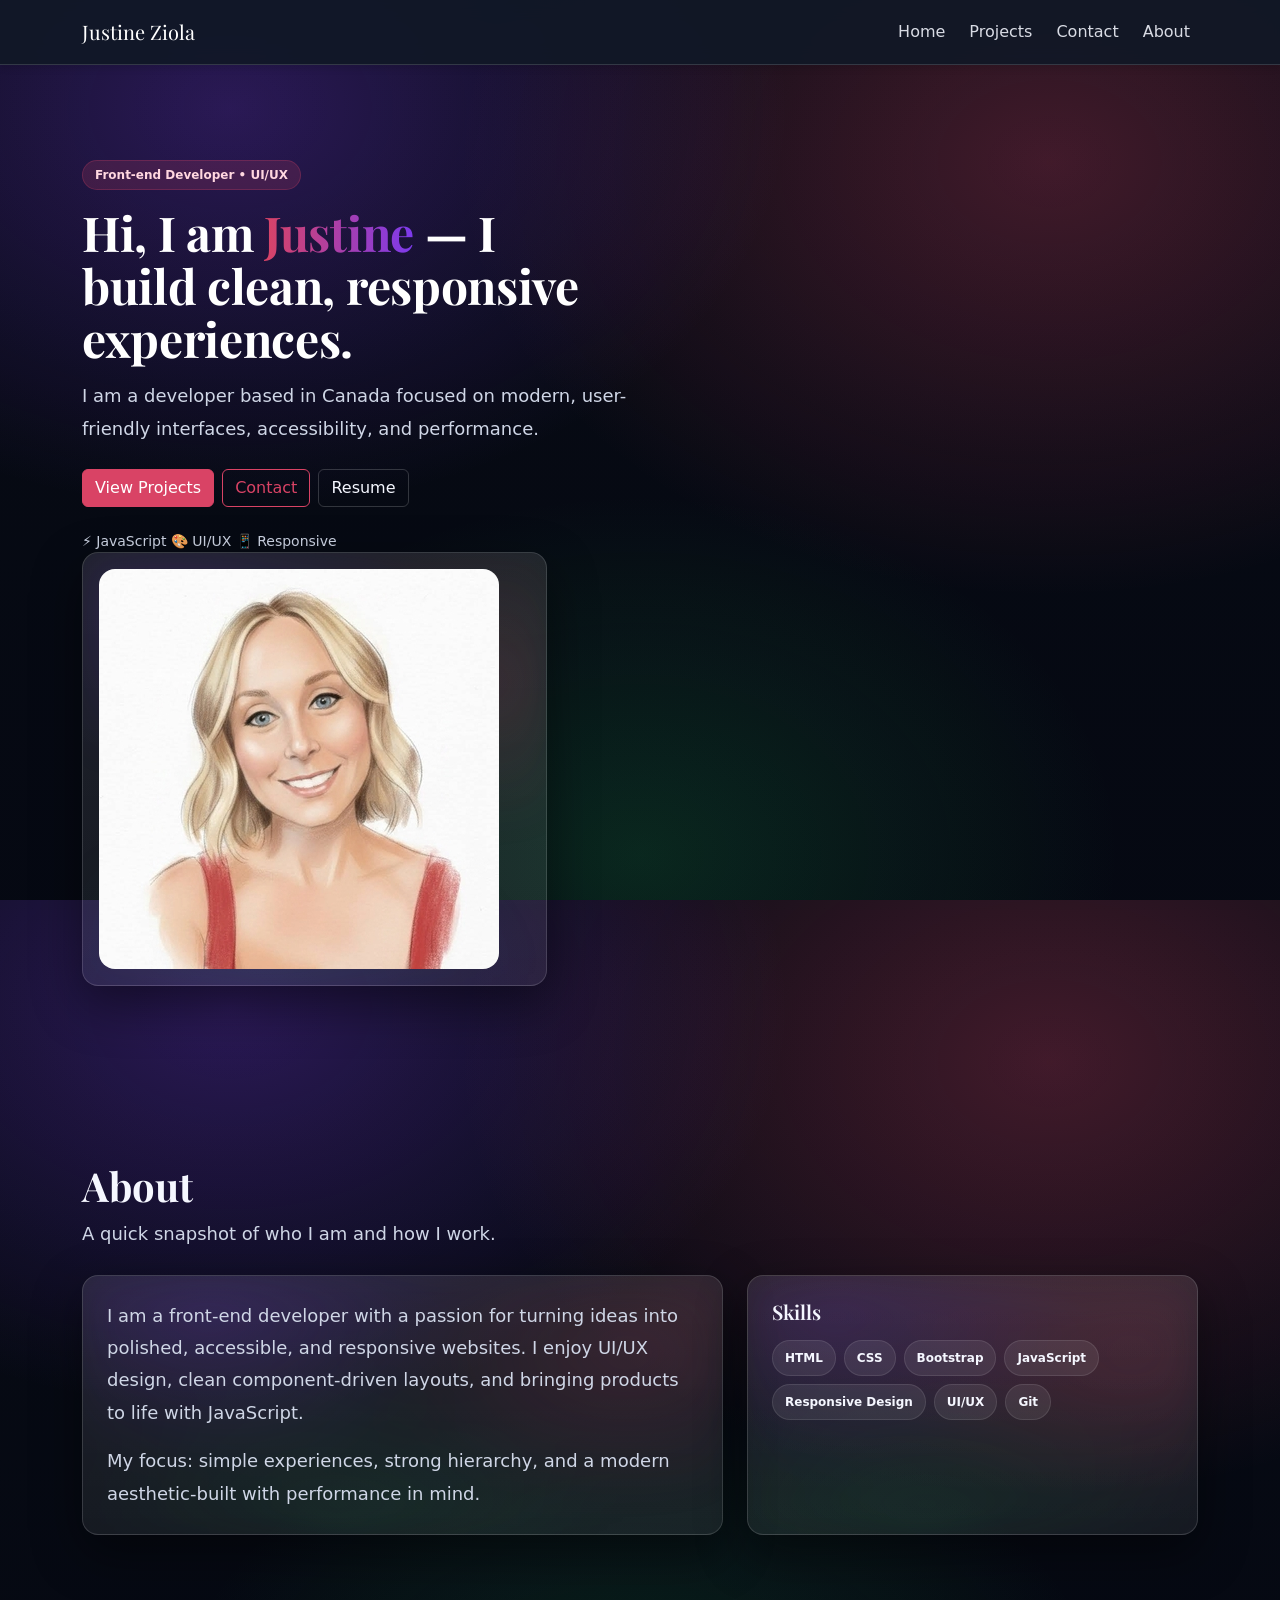
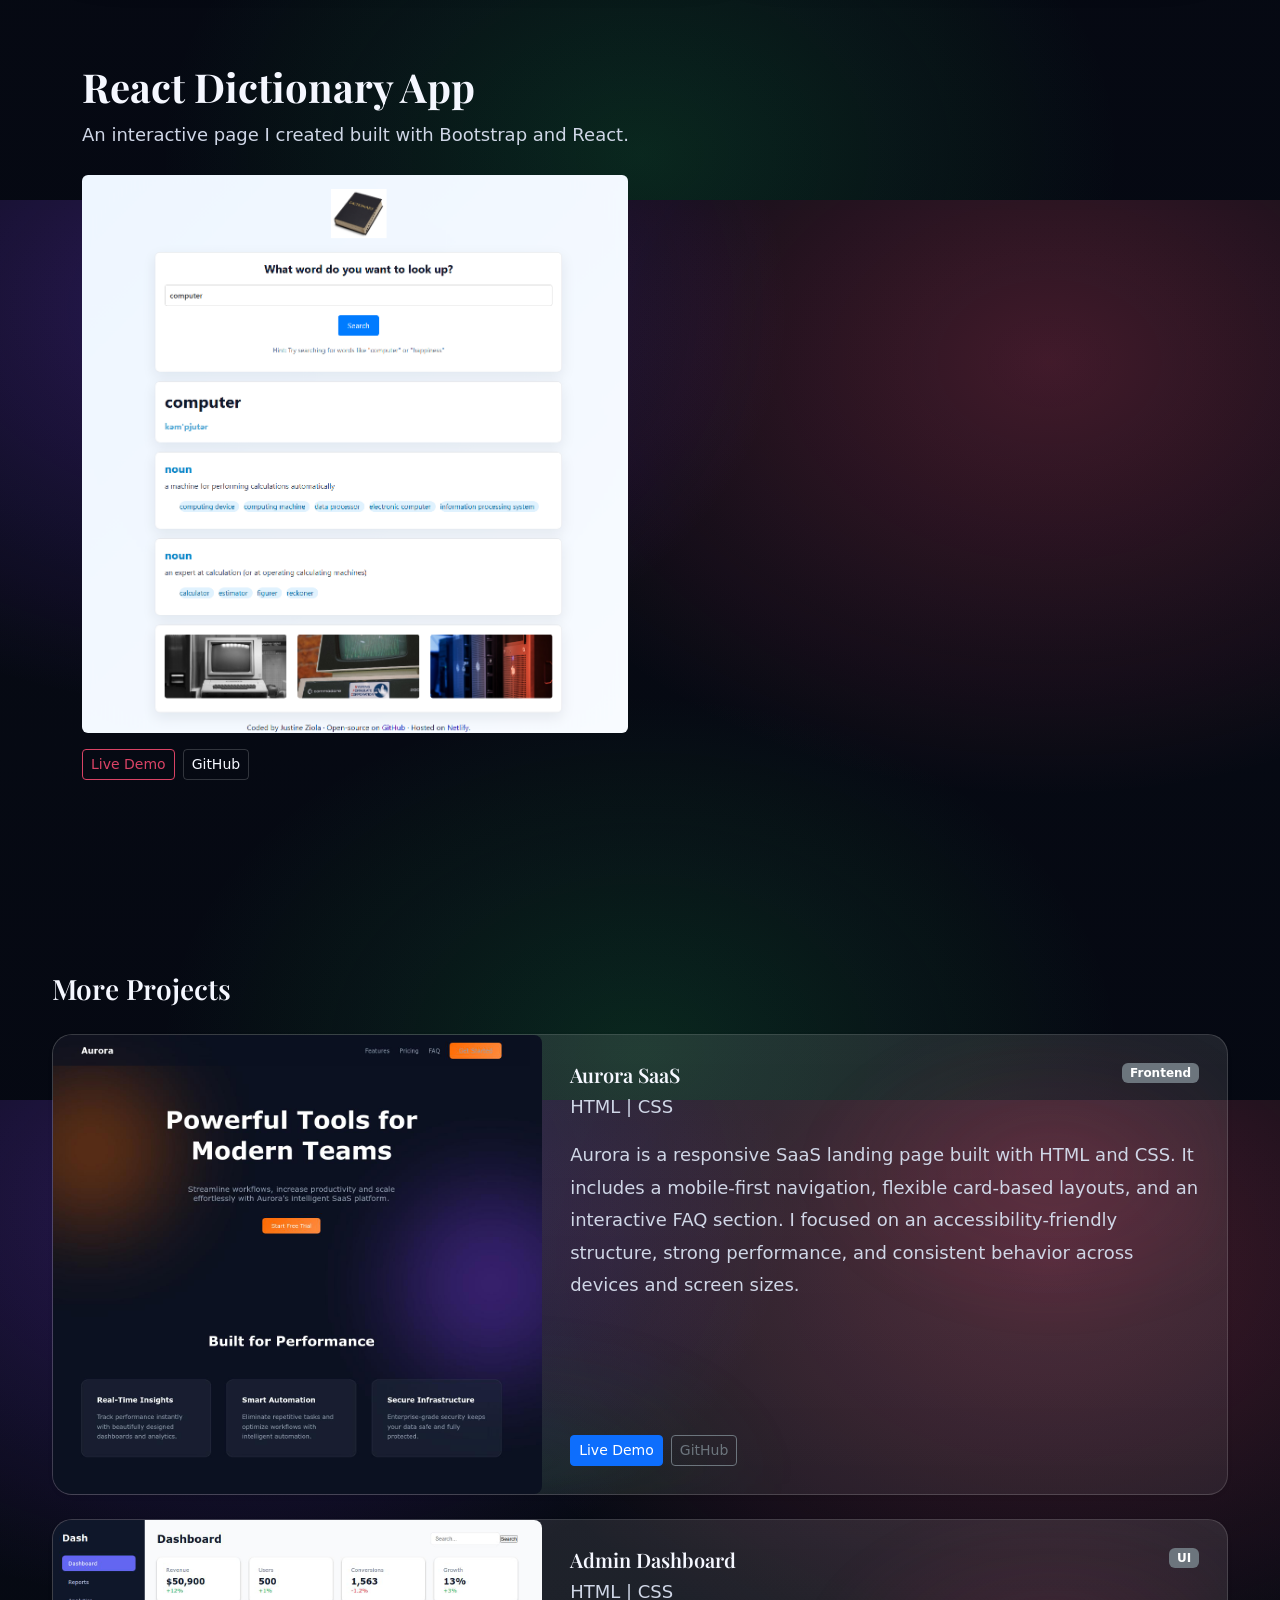
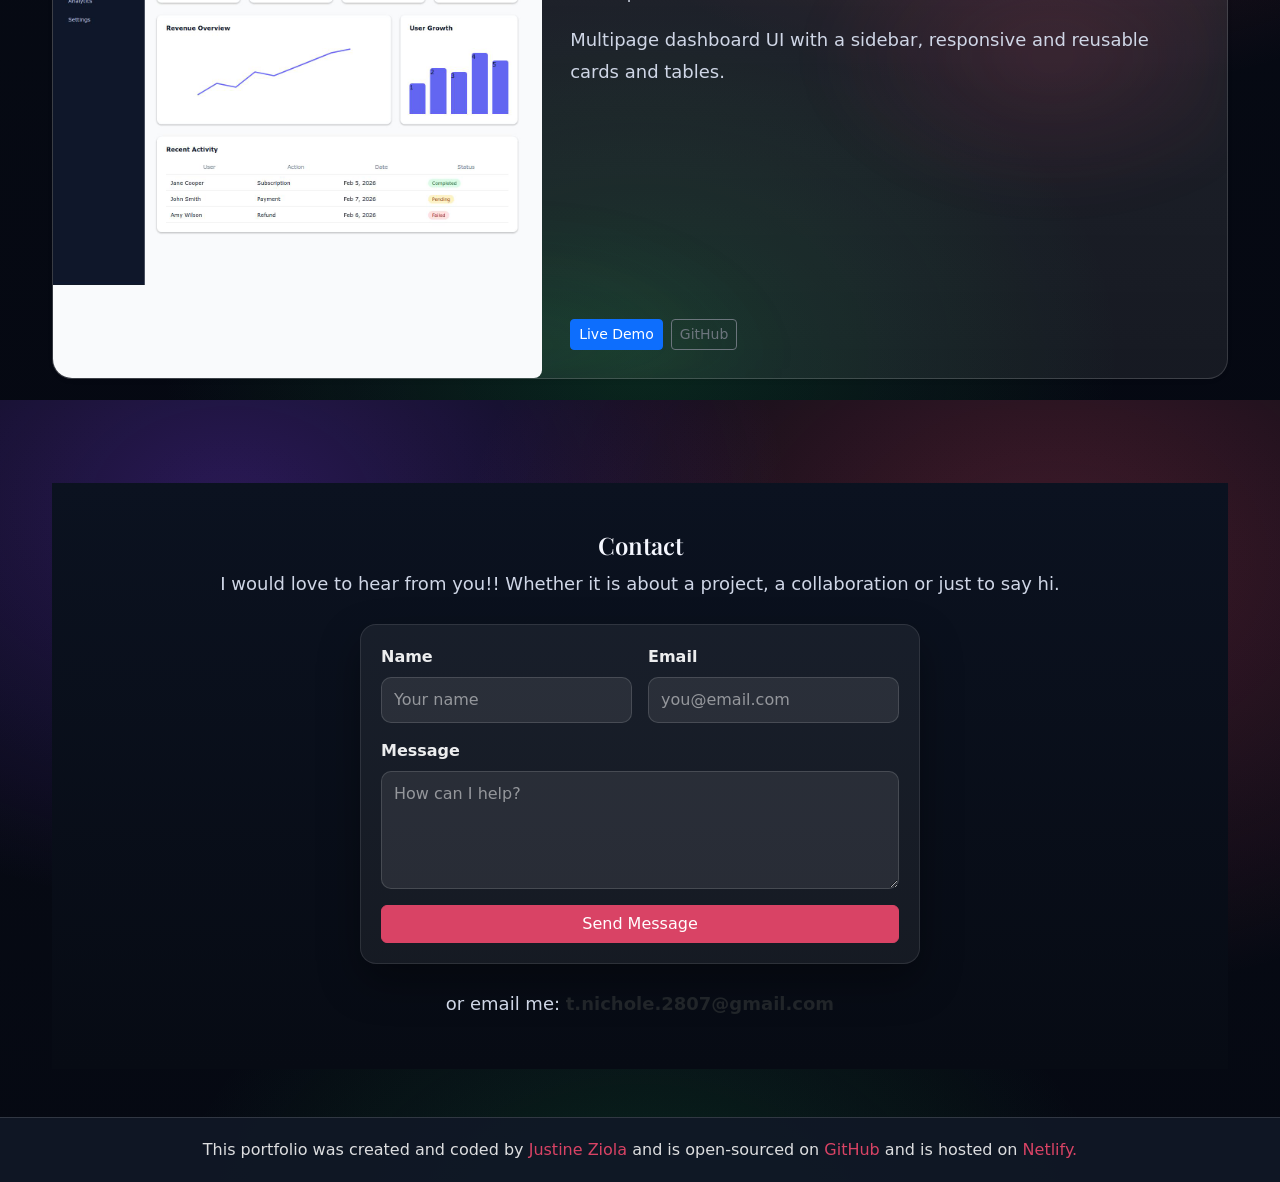
==== index.html @ 99d5abaf "more styling" ====
<!DOCTYPE html>
<html lang="en">
  <head>
    <meta charset="UTF-8" />
    <meta name="description" content="Justine Ziola is a front-end developer in Canada, specializing in responsive web design, JavaScript, 
    and UX/UI. Explore my portfolio and projects!" />
    <meta name="viewport" content="width=device-width, initial-scale=1.0" />
    <title>Justine Ziola | Web Developer & UI/UX Enthusiast in Canada</title>
  
    <link href="https://cdn.jsdelivr.net/npm/bootstrap@5.3.0-alpha1/dist/css/bootstrap.min.css" rel="stylesheet" />
    <link href="https://fonts.googleapis.com/css2?family=Playfair+Display:wght@400;700&display=swap" rel="stylesheet" />
    <link rel="stylesheet" href="css/style.css" />
  </head>
<body id="top">
<!------------- Navbar Placeholder ----------------------->
<nav class="navbar navbar-expand-lg navbar-dark navbar-glass fixed-top">
    <div class="container">
      <a class="navbar-brand" href="#top">Justine Ziola</a>
      <button
        class="navbar-toggler"
        type="button"
        data-bs-toggle="collapse"
        data-bs-target="#navbarNav"
      >
        <span class="navbar-toggler-icon"></span>
      </button>

      <div class="collapse navbar-collapse" id="navbarNav">
        <ul class="navbar-nav ms-auto align items-lg-center gap-lg-2">
          <li class="nav-item">
            <a class="nav-link" href="#top">Home</a>
          </li>
          <li class="nav-item">
            <a class="nav-link" href="#projects">Projects</a>
          </li>
          <li class="nav-item">
            <a class="nav-link" href="#contact">Contact</a>
          </li>
          <li class="nav-item">
            <a class="nav-link" href="#about">About</a>
          </li>
        </ul>
      </div>
    </div>
  </nav>
  

<!-------------------Hero ----------------------->
    <header class="hero">
        <div class="container">
            <div class= "row align-items-center g-4">
                <div class="col-lg-7">
                    <span class="badge badge-soft mb-3">Front-end Developer • UI/UX</span>

                    <h1 class="display-5 fw-bold">
                        Hi, I am <span class="text-gradient">Justine</span> — I build clean, responsive experiences. 
                  
                      </h1>
                      <p class="lead text-muted mt-3">
                        I am a developer based in Canada focused on modern, user-friendly interfaces, accessibility,
                        and performance.
                      </p>

                      <div class="d-flex flex-wrap gap-2 mt-4">
                        <a class="btn btn-accent" href="#projects">View Projects</a>
                        <a class="btn btn-outline-accent" href="#contact">Contact</a>
                        <a
                            class="btn btn-ghost"
                            href="resume/Justine Ziola Resume-Feb 24.pdf"
                            target="_blank"
                            rel="noopener"
                            rel="noreferrer"
                            >
                                Resume
                            </a>
                        </div>
                    </div>  

                    <div class="mt-4 small text-muted">
                        <span>⚡ JavaScript</span>
                        <span>🎨 UI/UX</span>
                        <span>📱 Responsive</span>
                    </div>
                </div>

                <div class="col-lg-5">
                    <div class="hero-card">
                        <img src="images/1000005832.jpg" alt="Justine Ziola fun emoji portrait"
                        class="img-fluid rounded-4"
                        />
                    </div>
                </div>
            </div>
        </div>
    </header>
    
<!------------------------Main/About/------------>    
    <main>
        <section id="about" class="section">
            <div class="container">
                <div class="section-head">
                    <h2 class="h1 fw-bold">About</h2>
                    <p class="text-muted mb-0">
                        A quick snapshot of who I am and how I work.
                    </p>
                </div>

                <div class="row g-4">
                    <div class="col-lg-7">
                        <div class="card-glass p-4 h-100">
                            <p class="text-muted mb-3">
                                I am a front-end developer with a passion for turning ideas into polished, accessible, and responsive websites. I enjoy UI/UX design, clean component-driven layouts, and bringing products to life with JavaScript.
                            </p>

                            <p class="text-muted mb-0">
                                My focus: simple experiences, strong hierarchy, and a modern aesthetic-built with performance in mind.
                            </p>
                        </div>
                    </div>

                    <div class="col-lg-5">
                        <div class="card-glass p-4 h-100">
                          <h3 class="h5 fw-semibold mb-3">Skills</h3>
                          <div class="d-flex flex-wrap gap-2">
                            <span class="chip">HTML</span>
                            <span class="chip">CSS</span>
                            <span class="chip">Bootstrap</span>
                            <span class="chip">JavaScript</span>
                            <span class="chip">Responsive Design</span>
                            <span class="chip">UI/UX</span>
                            <span class="chip">Git</span>
                          </div>
                        </div>
                      </div>
                    </div>
                  </div>
                </section>

<!-------------------Project ------------------>                
            <section id="protect"  class="section py-5">
                <div class="container">
                    <div class="d-flex justify-content-between gap-3 flex-wrap mb-4"
                    >
                    <div>
                        <h2 class="h1 fw-bold">React Dictionary App</h2>
                        <p class="text-muted mb-0">
                            An interactive page I created built with Bootstrap and React. 
                    </div>    
                </div>
                <div class="row align-items-center mb-5">
                    <div class="col-md-6 text-center">
                        <img src="images/reactappdictionary.netlify.app_.png" alt="The Calorie Code" class="img-fluid rounded">
                    </div>
                    <div class="mt-3 d-flex gap-2 flex-wrap">
                        <a
                          class="btn btn-outline-accent btn-sm"
                          href="https://reactappdictionary.netlify.app/"
                          target="_blank"
                          rel="noopener"
                        >
                          Live Demo
                        </a>
                        <a
                          class="btn btn-ghost btn-sm"
                          href="https://github.com/SnoopyJacks/react-dictionary"
                          target="_blank"
                          rel="noopener"
                        >
                          GitHub
                        </a>
                      </div>
                </div>
            </div>
          <div>  
        </section>

      
      
      <!-------------------Project -------------------->
    
      <section id="projects" class="section py-5">
        <div class="container">
          <div class="pt-5 row align-items-end justify-content-between gap-3 flex-wrap mb-4">
            <div>
              <h2 class="h3 fw-semibold mb-1">More Projects</h2>
            </div>
          </div>
      
          <div class="d-flex flex-column gap-4">
            <!-- Project 1: photo left, description right -->
            <article class="card shadow-sm project-card">
              <div class="row g-0">
                <div class="col-md-5">
                  <img
                    src="images/SaaS.jpg"
                    alt="Aurora SaaS Landing Page"
                    class="img-fluid w-100 project-img project-img--cover"
                  />
                </div>
      
                <div class="col-md-7">
                  <div class="card-body d-flex flex-column h-100">
                    <div class="d-flex align-items-start justify-content-between gap-3">
                      <div>
                        <h3 class="h5 fw-semibold mb-1">Aurora SaaS</h3>
                        <p class="text-muted mb-0">HTML | CSS</p>
                      </div>
                      <span class="badge text-bg-secondary">Frontend</span>
                    </div>
      
                    <p class="mt-3 text-muted">
                      Aurora is a responsive SaaS landing page built with HTML and CSS. It includes a mobile-first navigation,
                      flexible card-based layouts, and an interactive FAQ section. I focused on an accessibility-friendly
                      structure, strong performance, and consistent behavior across devices and screen sizes.
                    </p>
      
                    <div class="mt-auto d-flex gap-2 flex-wrap">
                      <a
                        class="btn btn-primary btn-sm"
                        href="https://saas-aurora.netlify.app/"
                        target="_blank"
                        rel="noopener"
                      >
                        Live Demo
                      </a>
                      <a
                        class="btn btn-outline-secondary btn-sm"
                        href="https://github.com/SnoopyJacks/SaaS"
                        target="_blank"
                        rel="noopener"
                      >
                        GitHub
                      </a>
                    </div>
                  </div>
                </div>
              </div>
            </article>
      
            <!-- Project 2: underneath, writing under the left photo -->
            <!-- Project 2: match Project 1 layout (photo left, description right) -->
<article class="card shadow-sm project-card">
  <div class="row g-0">
    <div class="col-md-5">
      <img
        src="images/Dashboard.jpg"
        alt="Admin Dashboard"
        class="img-fluid w-100 project-img project-img--cover"
      />
    </div>

    <div class="col-md-7">
      <div class="card-body d-flex flex-column h-100">
        <div class="d-flex align-items-start justify-content-between gap-3">
          <div>
            <h3 class="h5 fw-semibold mb-1">Admin Dashboard</h3>
            <p class="text-muted mb-0">HTML | CSS</p>
          </div>
          <span class="badge text-bg-secondary">UI</span>
        </div>

        <p class="mt-3 text-muted">
          Multipage dashboard UI with a sidebar, responsive and reusable cards and tables.
        </p>

        <div class="mt-auto d-flex gap-2 flex-wrap">
          <a
            class="btn btn-primary btn-sm"
            href="https://dashboard-ui-jz.netlify.app/"
            target="_blank"
            rel="noopener"
          >
            Live Demo
          </a>
          <a
            class="btn btn-outline-secondary btn-sm"
            href="https://github.com/SnoopyJacks/dashboard"
            target="_blank"
            rel="noopener"
          >
            GitHub
          </a>
        </div>
      </div>
    </div>
  </div>
</article>
    

<!-------------Contact Section----------------->       
<section id="contact" class="contact-section py-5" >
    <div class="container contact-container">
      <div class="text-center mb-4">
        <h2 class="h4 fw-semibold mb-2">Contact</h2>
      <p class="text-center mb-0 text-muted">
        I would love to hear from you!! Whether it is about a project, a collaboration or just to say hi.
      </p>
      </div>
      
      <form
      name="contact"
      method="post"
      netlify-honeypot="bot-field"
      action="/thank-you.html"
      class="contact-form mx-auto"
      >

      <input type="hidden" name="form-name" value="contact" />
      
      <p class="d-none">
        <label>
          Do not fill this out if you are human:
          <input name="bot-field" />
        </label>
      </p>

      <div class="row g-3">
        <div class="col-md-6">
          <label for="name" class="form-label">Name</label>
          <input 
          type="text"
          id="name"
          name="name"
          class="form-control"
          placeholder="Your name"
          required
          />
        </div>

        <div class="col-md-6">
          <label for="email" class="form-label">Email</label>
          <input 
          type="email"
          id="email"
          name="email"
          class="form-control"
          placeholder="you@email.com"
          required
          />
        </div>

        <div class="col-12">
          <label for="message" class="form-label">Message</label>
          <textarea 
          id="message"
          name="email"
          class="form-control"
          rows="4"
          placeholder="How can I help?"
          required
          ></textarea>
        </div>

        <div class="col-12 d-grid">
          <button type="submit" class="btn btn-accent">
            Send Message
          </button>
        </div>
      </div>
      </form>    

      <p class="text-center mt-4 text-muted mb-0">
        or email me:
        <strong class="text-dark">
          t.nichole.2807@gmail.com
        </strong>
      </p>
    </div>  
  </section>

</main>
  <footer>
    This portfolio was created and coded by <a href="https://github.com/SnoopyJacks" target="_blank" rel="noopener">Justine Ziola</a>
    and is open-sourced on <a href="https://github.com/SnoopyJacks/Justine-s-Portfolio" target="_blank" rel="noopener">GitHub</a>
    and is hosted on <a href="https://justineziolaportfolio.netlify.app" target="_blank" rel="noopener">Netlify.</a>
  </footer>
  <script
  src="https://cdn.jsdelivr.net/npm/bootstrap@5.3.0-alpha1/dist/js/bootstrap.bundle.min.js"
></script>
</body>
</html>
---- css/style.css ----
:root {
  --accent: #d94365;
  --accent-dark: #b63251;

  --bg: #070b14;
  --nav-bg: rgba(17, 24, 39, 0.92);

  --text: #f5f7ff;
  --muted: #cfd6e6;

  --surface: rgba(255, 255, 255, 0.07);
  --surface-2: rgba(255, 255, 255, 0.1);
  --border: rgba(255, 255, 255, 0.14);
}

:root {
  --bs-body-bg: #070b14;
  --bs-body-color: #f5f7ff;

  --bs-secondary-color: #cfd6e6;
  --bs-secondary-color-rgb: 207, 214, 230;

  --bs-body-color-rgb: 245, 247, 255;
}

html,
body {
  height: 100%;
}

body {
  margin: 0px;
  padding: 0px;
  font-family: Inter, system-ui, sans-serif;
  background: var(--bs-body-bg);
  color: var(--bs-body-color);
  display: flex;
  flex-direction: column;
  padding-top: 88px;
}

main {
  flex: 1;
}

p {
  margin: 0px 0px 16px 0px;
  font-size: 18px;
  line-height: 1.8;
  color: var(--muted);
}

a {
  color: var(--accent);
  text-decoration: none;
}

a:hover {
  color: var(--accent-dark);
  text-decoration: underline;
}

img {
  max-width: 100%;
  height: auto;
  border-radius: 8px;
}

/* Make Bootstrap utilities readable on dark */
.text-muted,
.lead,
.small {
  color: var(--muted);
  opacity: 1;
}

/* Headings*/
h1,
h2,
h3,
h4,
h5,
h6,
.navbar-brand {
  font-family: "Playfair Display", serif;
  color: #ffffff;
  text-transform: none;
  letter-spacing: 0px;
}

.text-gradient {
  background: linear-gradient(90deg, var(--accent), #7c3aed);
  -webkit-background-clip: text;
  background-clip: text;
  color: transparent !important;
}

/* =========================
   Sections
   ========================= */
.section {
  padding-top: 80px;
  padding-bottom: 80px;
}

.section-head {
  margin-bottom: 24px;
}

/* =========================
   Hero
   ========================= */

.hero {
  padding-top: 72px;
  padding-bottom: 96px;
}

.hero .display-5 {
  max-width: 520px;
  line-height: 1.1;
  letter-spacing: -0.32px;
}

.hero .lead {
  max-width: 580px;
  font-size: 18px;
}

.hero-card {
  padding: 20px;
  border-radius: 24px;
}

.hero-meta {
  display: flex;
  flex-wrap: wrap;
  gap: 10px;
  margin-top: 24px;
}
/* =========================
   Navbar + Footer (match)
   ========================= */
.navbar {
  box-shadow: 0px 4px 6px rgba(0, 0, 0, 0.1);
  padding-top: 12px;
  padding-bottom: 12px;
}

.navbar-glass {
  background: var(--nav-bg);
  backdrop-filter: blur(10px);
  -webkit-backdrop-filter: blur(10px);
  border-bottom: 1px solid var(--border);
}

.navbar-dark .navbar-nav .nav-link {
  color: rgba(245, 247, 255, 0.88);
}

.navbar-dark .navbar-nav .nav-link:hover,
.navbar-dark .navbar-nav .nav-link.active {
  color: #ffffff;
}

footer {
  background: var(--nav-bg);
  color: rgba(255, 255, 255, 0.86);
  padding-top: 20px;
  padding-bottom: 20px;
  text-align: center;
  width: 100%;
  font-size: 16px;
  border-top: 1px solid var(--border);
}

footer a {
  color: var(--accent);
}

footer a:hover {
  color: var(--accent-dark);
}

/* =========================
   Buttons
   ========================= */
.btn-accent {
  background: var(--accent);
  color: #ffffff;
  border: 1px solid var(--accent);
}

.btn-accent:hover {
  background: var(--accent-dark);
  border-color: var(--accent-dark);
  color: #ffffff;
}

.btn-outline-accent {
  background: transparent;
  color: var(--accent);
  border: 1px solid var(--accent);
}

.btn-outline-accent:hover {
  background: var(--accent);
  color: #ffffff;
}

.btn-ghost {
  background: transparent;
  color: var(--text);
  border: 1px solid rgba(255, 255, 255, 0.18);
}

.btn-ghost:hover {
  background: rgba(255, 255, 255, 0.06);
  color: var(--text);
}

/* =========================
   Badges / Chips
   ========================= */
.badge-soft {
  background: rgba(217, 67, 101, 0.18);
  color: #ffd7e0;
  border: 1px solid rgba(217, 67, 101, 0.25);
  padding: 8px 12px;
  border-radius: 999px;
  font-size: 12px;
  font-weight: 700;
}

.chip {
  display: inline-flex;
  align-items: center;
  padding: 8px 12px;
  border-radius: 999px;
  font-size: 12px;
  font-weight: 700;
  background: rgba(255, 255, 255, 0.08);
  color: var(--text);
  border: 1px solid rgba(255, 255, 255, 0.1);
}

/* =========================
   Premium cards (global)
   ========================= */
.card,
.card-glass,
.hero-card,
.project-card {
  background: linear-gradient(180deg, var(--surface-2), var(--surface));
  border: 1px solid var(--border);
  border-radius: 16px;
  box-shadow: 0px 18px 50px rgba(0, 0, 0, 0.45);
  position: relative;
  overflow: hidden;
}

.card-body,
.card {
  color: var(--text);
}

.card p,
.card .text-muted,
.card-glass p,
.project-card p {
  color: var(--muted);
}

.card-glass,
.hero-card {
  padding: 16px;
}

.project-card {
  padding: 0px;
  text-align: left;
  border-radius: 20px;
}

.project-card .card-body {
  padding: 28px;
}

.card:hover,
.card-glass:hover,
.hero-card:hover,
.project-card:hover {
  transform: translateY(-4px);
  transition:
    transform 200ms ease,
    box-shadow 200ms ease;
  box-shadow: 0px 22px 60px rgba(0, 0, 0, 0.55);
}

.card::before,
.card-glass::before,
.hero-card::before,
.project-card::before {
  content: "";
  position: absolute;
  inset: -2px;
  z-index: 0;
  border-radius: 18px;
  opacity: 0.55;
  background:
    radial-gradient(
      420px 260px at 20% 15%,
      rgba(124, 58, 237, 0.3),
      rgba(0, 0, 0, 0) 60%
    ),
    radial-gradient(
      420px 260px at 85% 30%,
      rgba(217, 67, 101, 0.26),
      rgba(0, 0, 0, 0) 60%
    ),
    radial-gradient(
      460px 260px at 40% 95%,
      rgba(34, 197, 94, 0.16),
      rgba(0, 0, 0, 0) 60%
    );
  filter: blur(18px);
  transform: translateZ(0);
}

.card > *,
.card-glass > *,
.hero-card > *,
.project-card > * {
  position: relative;
  z-index: 1;
}

/* Animated glow */
@keyframes glow-drift {
  0% {
    transform: translate3d(-6px, -4px, 0) scale(1);
  }
  50% {
    transform: translate3d(10px, 6px, 0) scale(1.03);
  }
  100% {
    transform: translate3d(-6px, -4px, 0) scale(1);
  }
}

@keyframes glow-hue {
  0% {
    filter: blur(18px) hue-rotate(0deg);
  }
  50% {
    filter: blur(18px) hue-rotate(18deg);
  }
  100% {
    filter: blur(18px) hue-rotate(0deg);
  }
}

.card::before,
.card-glass::before,
.hero-card::before,
.project-card::before {
  animation:
    glow-drift 10s ease-in-out infinite,
    glow-hue 14s ease-in-out infinite;
  will-change: transform, filter;
  transition:
    opacity 220ms ease,
    filter 220ms ease;
}

.card:hover::before,
.card-glass:hover::before,
.hero-card:hover::before,
.project-card:hover::before {
  opacity: 0.85;
  filter: blur(18px) saturate(1.25);
  animation-duration: 6s, 9s;
}

@media (prefers-reduced-motion: reduce) {
  .card::before,
  .card-glass::before,
  .hero-card::before,
  .project-card::before {
    animation: none;
  }
}

/* =========================
   Projects
   ========================= */
#projects {
  background: transparent;
}

#projects .container {
  max-width: 1200px;
}

#projects .card-img-top {
  height: 240px;
  object-fit: cover;
  border-top-left-radius: 6px;
  border-top-right-radius: 6px;
}

/* =========================
   About image
   ========================= */
#about img {
  width: 100%;
  max-width: 100%;
  aspect-ratio: 4/5;
  object-fit: cover;
  border-radius: 20px;
  box-shadow: 0px 18px 50px rgba(0, 0, 0, 0.35);
  transition:
    transform 300ms ease,
    box-shadow 300ms ease;
}

#about img:hover {
  transform: scale(1.05);
  box-shadow: 0px 8px 16px rgba(0, 0, 0, 0.2);
}

/* =========================
   Contact (dark + spacing)
   ========================= */
.contact-section {
  background: linear-gradient(180deg, #0b1220, #070b14);
  padding-top: 72px;
  padding-bottom: 72px;
  margin-top: 80px;
}

.contact-container {
  max-width: 720px;
}

.contact-form {
  max-width: 560px;
  background: rgba(255, 255, 255, 0.06);
  border: 1px solid rgba(255, 255, 255, 0.1);
  border-radius: 16px;
  padding: 20px;
  box-shadow: 0px 18px 40px rgba(0, 0, 0, 0.35);
}

.contact-section .form-label {
  color: rgba(255, 255, 255, 0.92);
  font-weight: 700;
}

.contact-section .form-control {
  background: rgba(255, 255, 255, 0.08);
  border: 1px solid rgba(255, 255, 255, 0.14);
  color: rgba(255, 255, 255, 0.96);
  border-radius: 10px;
  padding: 10px 12px;
}

.contact-section .form-control::placeholder {
  color: rgba(255, 255, 255, 0.5);
}

.contact-section .form-control:focus {
  border-color: rgba(217, 67, 101, 0.65);
  box-shadow: 0px 0px 0px 3px rgba(217, 67, 101, 0.22);
}

/* =========================
   Background gradient + noise
   ========================= */
body {
  background:
    radial-gradient(
      900px 650px at 18% 12%,
      rgba(124, 58, 237, 0.3),
      rgba(7, 11, 20, 0) 62%
    ),
    radial-gradient(
      950px 700px at 82% 18%,
      rgba(217, 67, 101, 0.28),
      rgba(7, 11, 20, 0) 62%
    ),
    radial-gradient(
      800px 600px at 50% 95%,
      rgba(34, 197, 94, 0.16),
      rgba(7, 11, 20, 0) 60%
    ),
    linear-gradient(180deg, #070b14 0px, #050812 1100px) !important;
}

body::before {
  content: "";
  position: fixed;
  inset: 0px;
  pointer-events: none;
  z-index: 0;
  opacity: 0.1;
  background-image: repeating-linear-gradient(
    0deg,
    rgba(255, 255, 255, 0.04),
    rgba(255, 255, 255, 0.04) 1px,
    rgba(0, 0, 0, 0) 1px,
    rgba(0, 0, 0, 0) 3px
  );
}

body > * {
  position: relative;
  z-index: 1;
}

/* =========================
   Responsive
   ========================= */
@media (max-width: 768px) {
  p {
    font-size: 16px;
  }
  #about img {
    max-width: 100%;
  }
  #projects .card-img-top {
    height: 200px;
  }
}
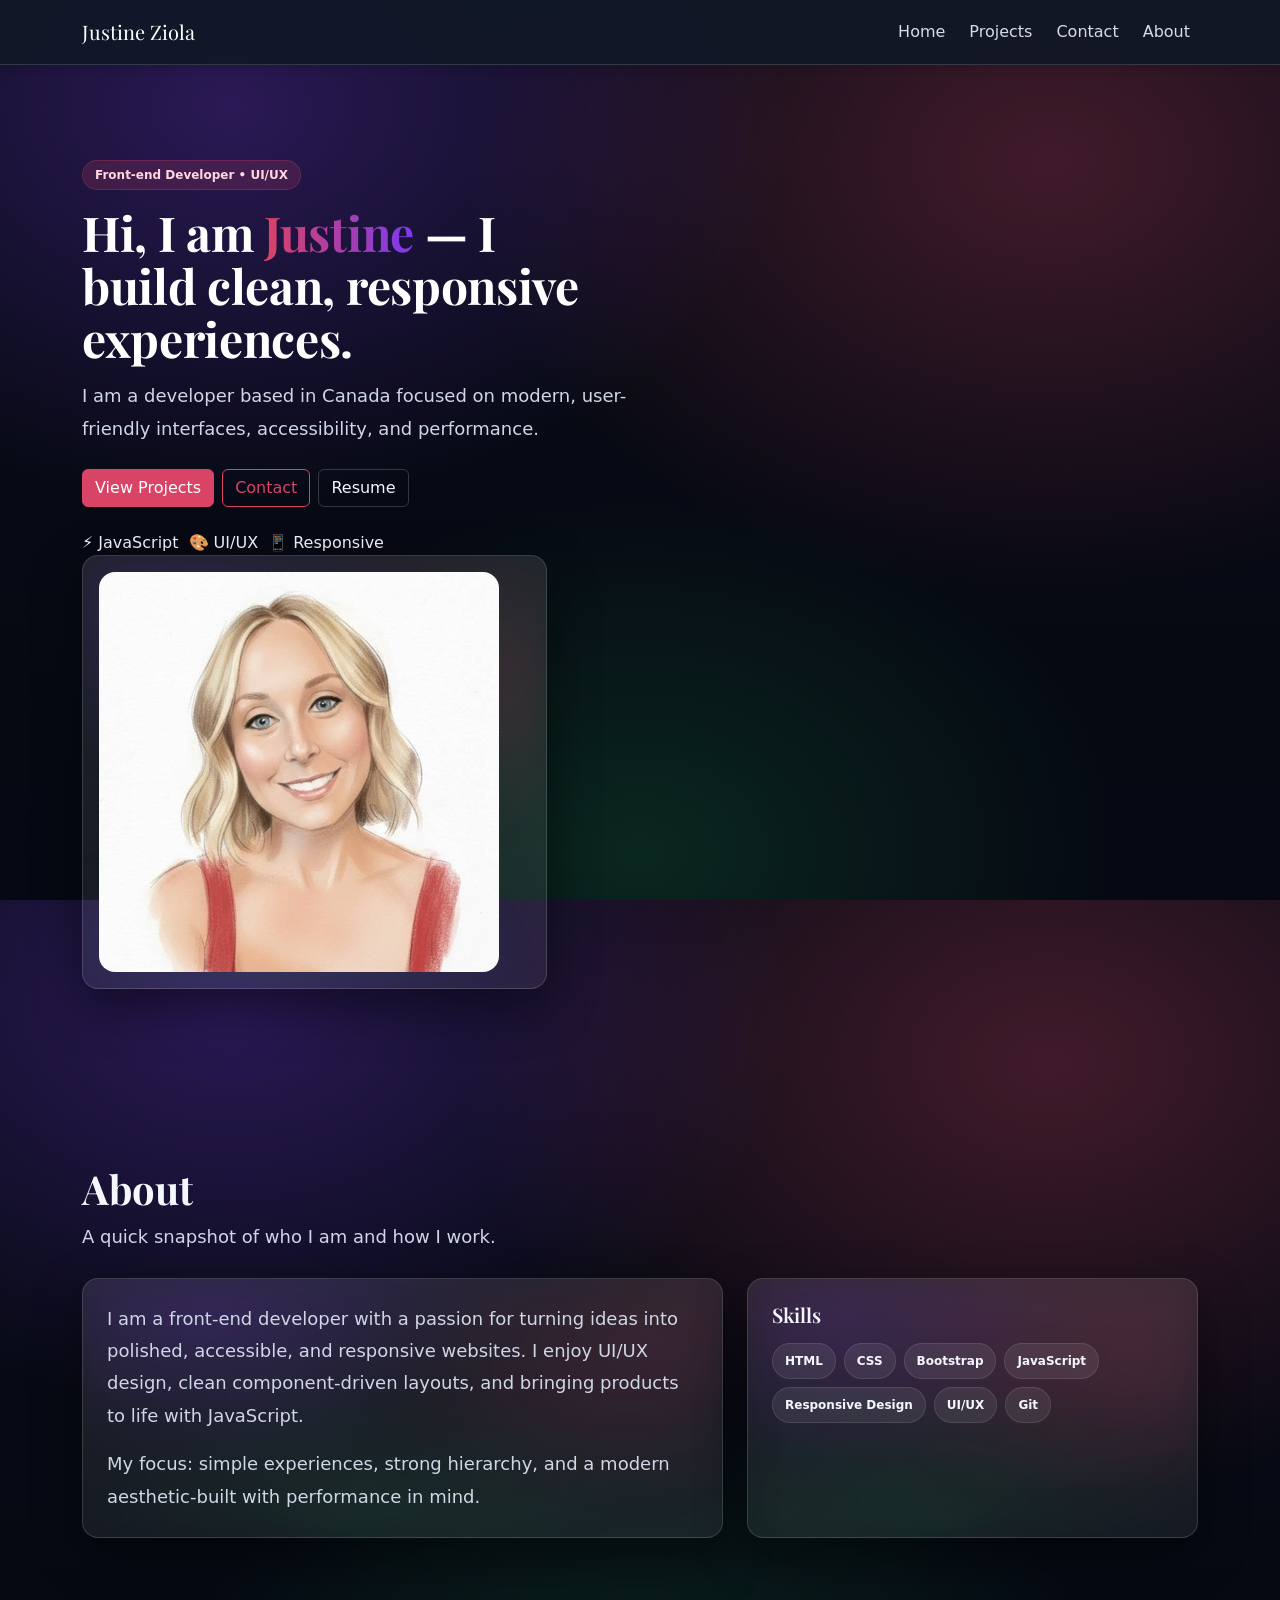
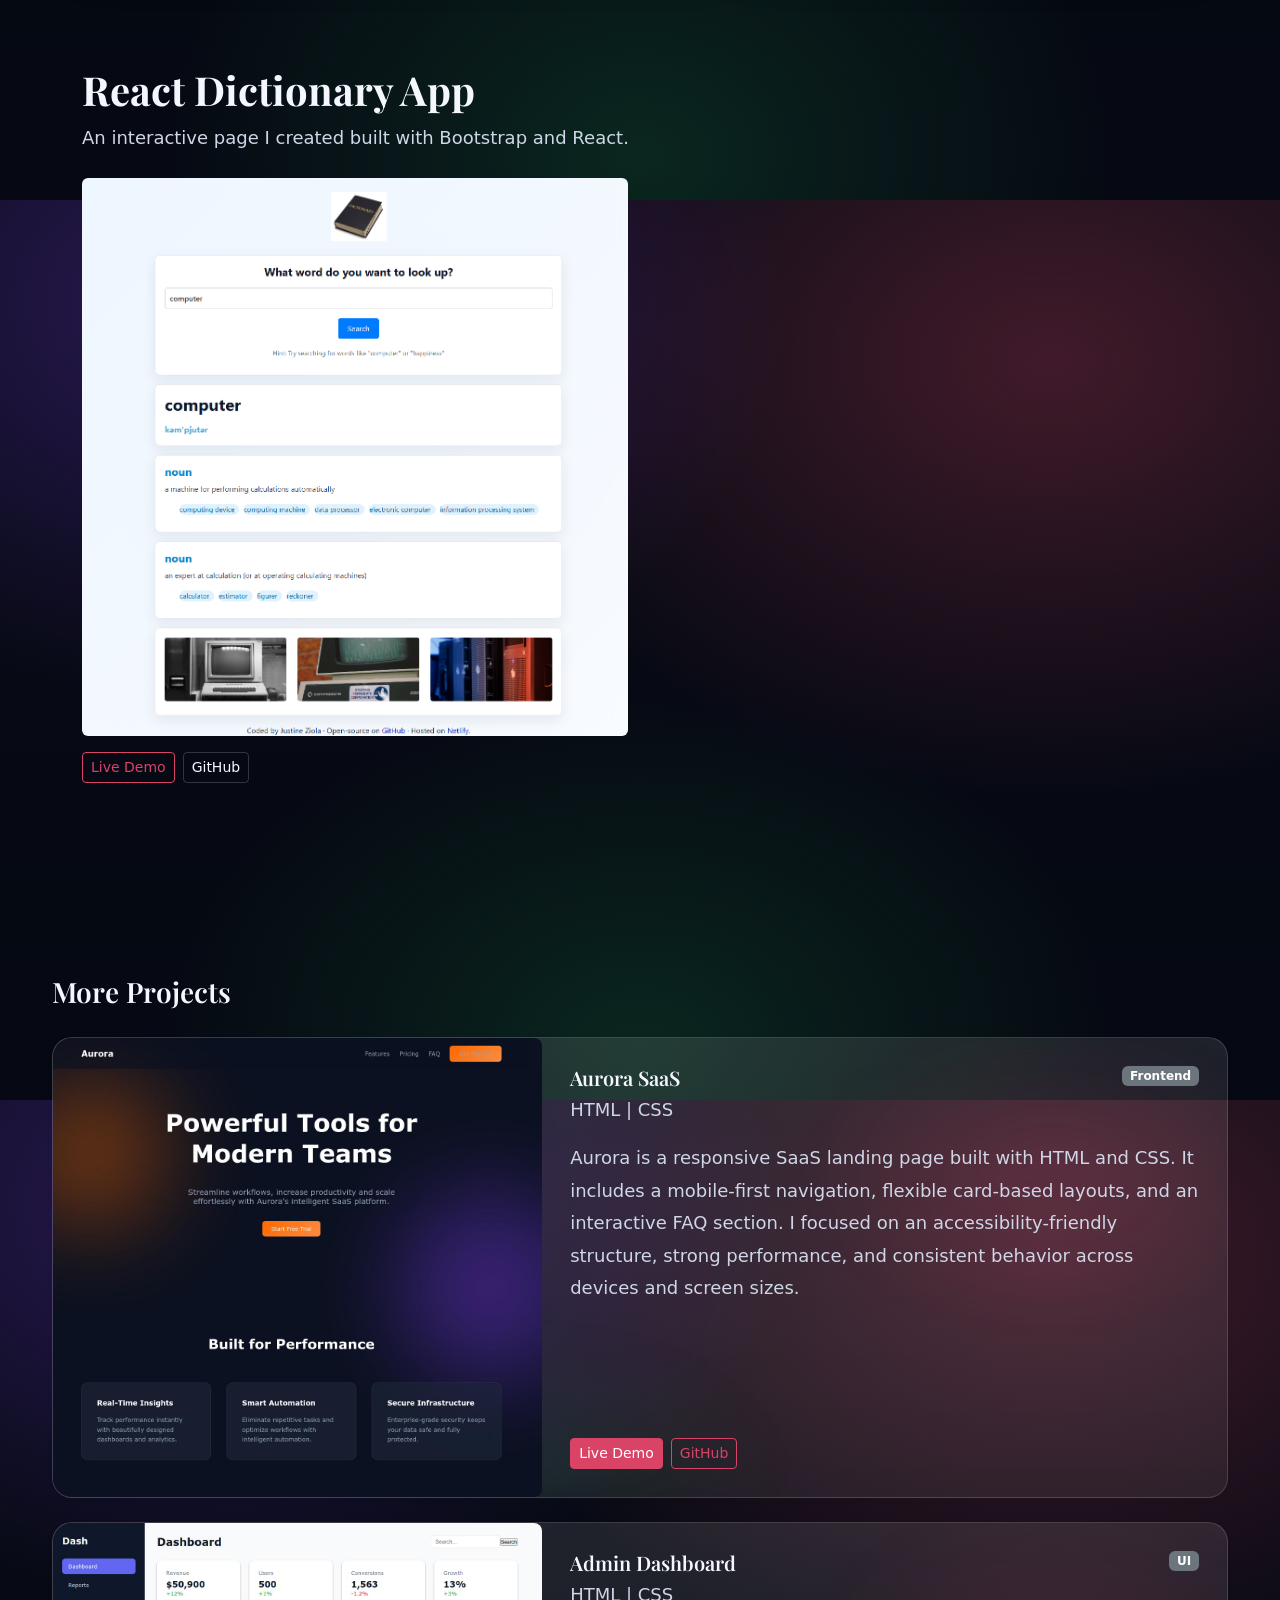
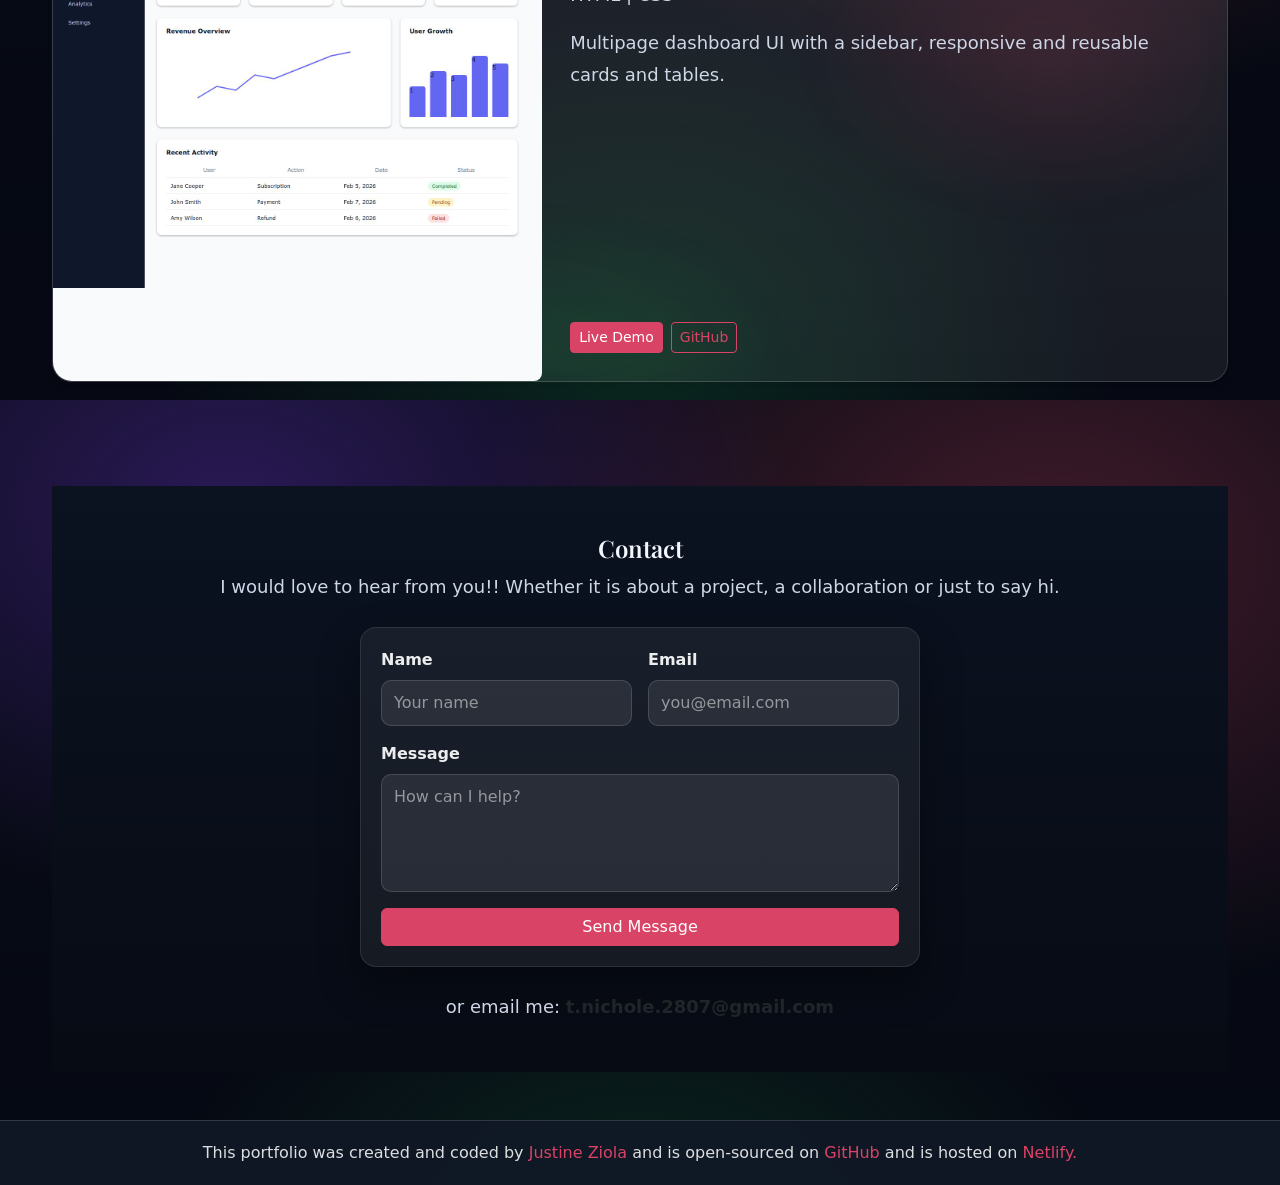
==== commit ef5c90a7: "chnaged button style" ====
--- a/index.html
+++ b/index.html
@@ -76,7 +76,7 @@
                         </div>
                     </div>  
 
-                    <div class="mt-4 small text-muted">
+                    <div class="hero-meta">
                         <span>⚡ JavaScript</span>
                         <span>🎨 UI/UX</span>
                         <span>📱 Responsive</span>
@@ -216,7 +216,7 @@
       
                     <div class="mt-auto d-flex gap-2 flex-wrap">
                       <a
-                        class="btn btn-primary btn-sm"
+                        class="btn btn-accent btn-sm"
                         href="https://saas-aurora.netlify.app/"
                         target="_blank"
                         rel="noopener"
@@ -224,7 +224,7 @@
                         Live Demo
                       </a>
                       <a
-                        class="btn btn-outline-secondary btn-sm"
+                        class="btn btn-outline-accent btn-sm"
                         href="https://github.com/SnoopyJacks/SaaS"
                         target="_blank"
                         rel="noopener"
@@ -265,7 +265,7 @@
 
         <div class="mt-auto d-flex gap-2 flex-wrap">
           <a
-            class="btn btn-primary btn-sm"
+            class="btn btn-accent btn-sm"
             href="https://dashboard-ui-jz.netlify.app/"
             target="_blank"
             rel="noopener"
@@ -273,7 +273,7 @@
             Live Demo
           </a>
           <a
-            class="btn btn-outline-secondary btn-sm"
+            class="btn btn-outline-accent btn-sm"
             href="https://github.com/SnoopyJacks/dashboard"
             target="_blank"
             rel="noopener"
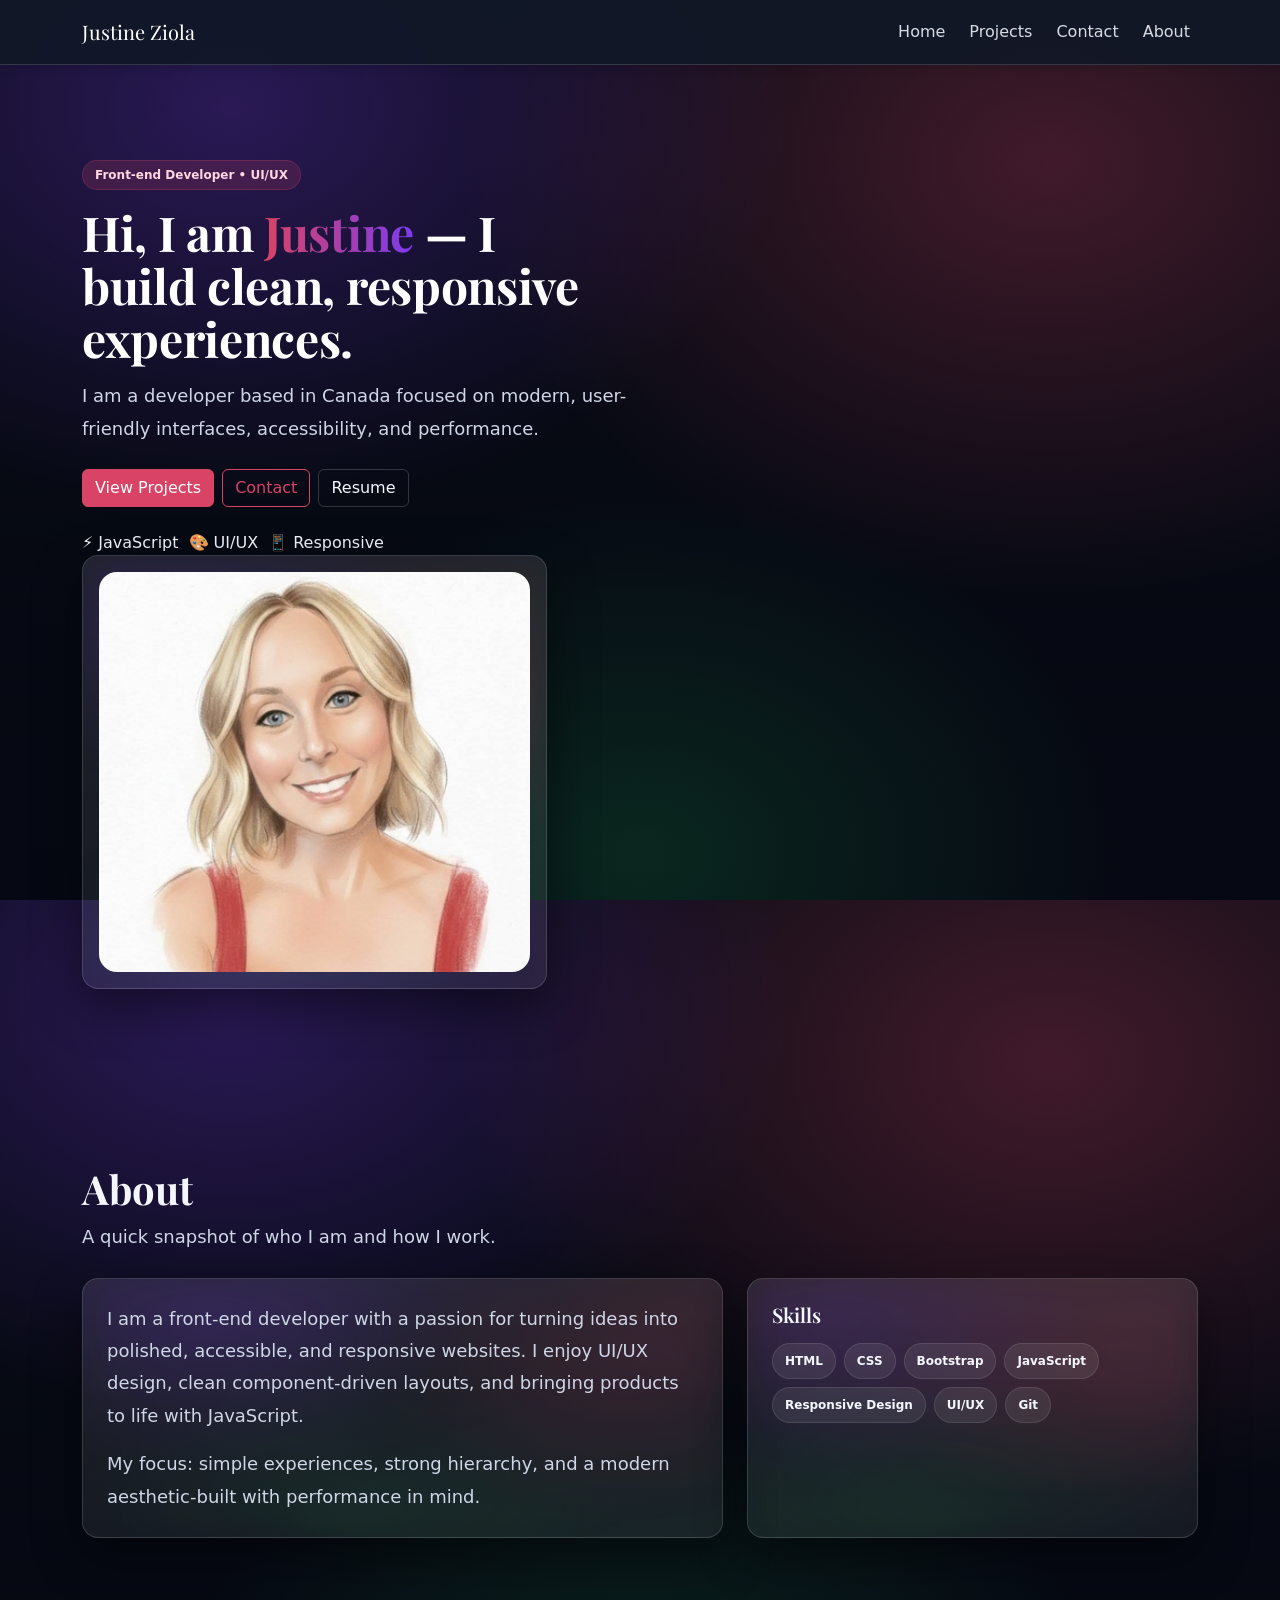
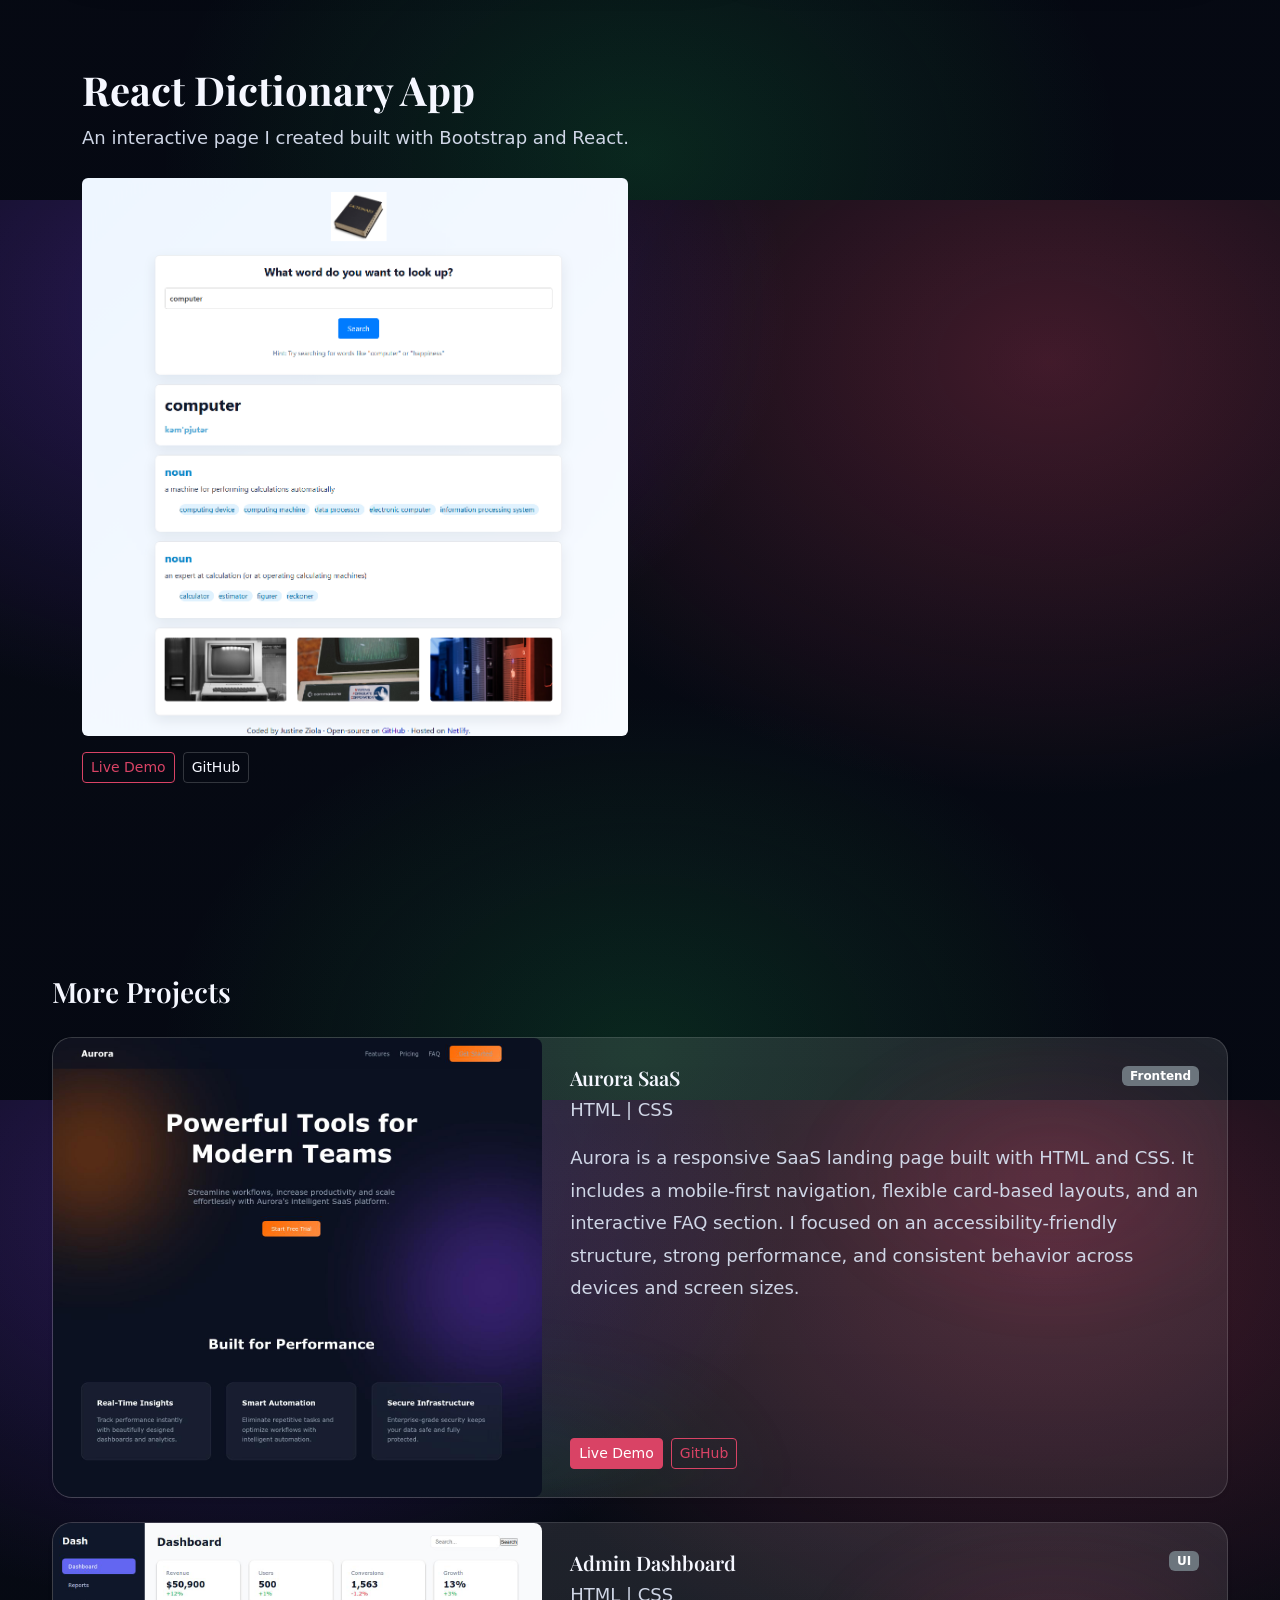
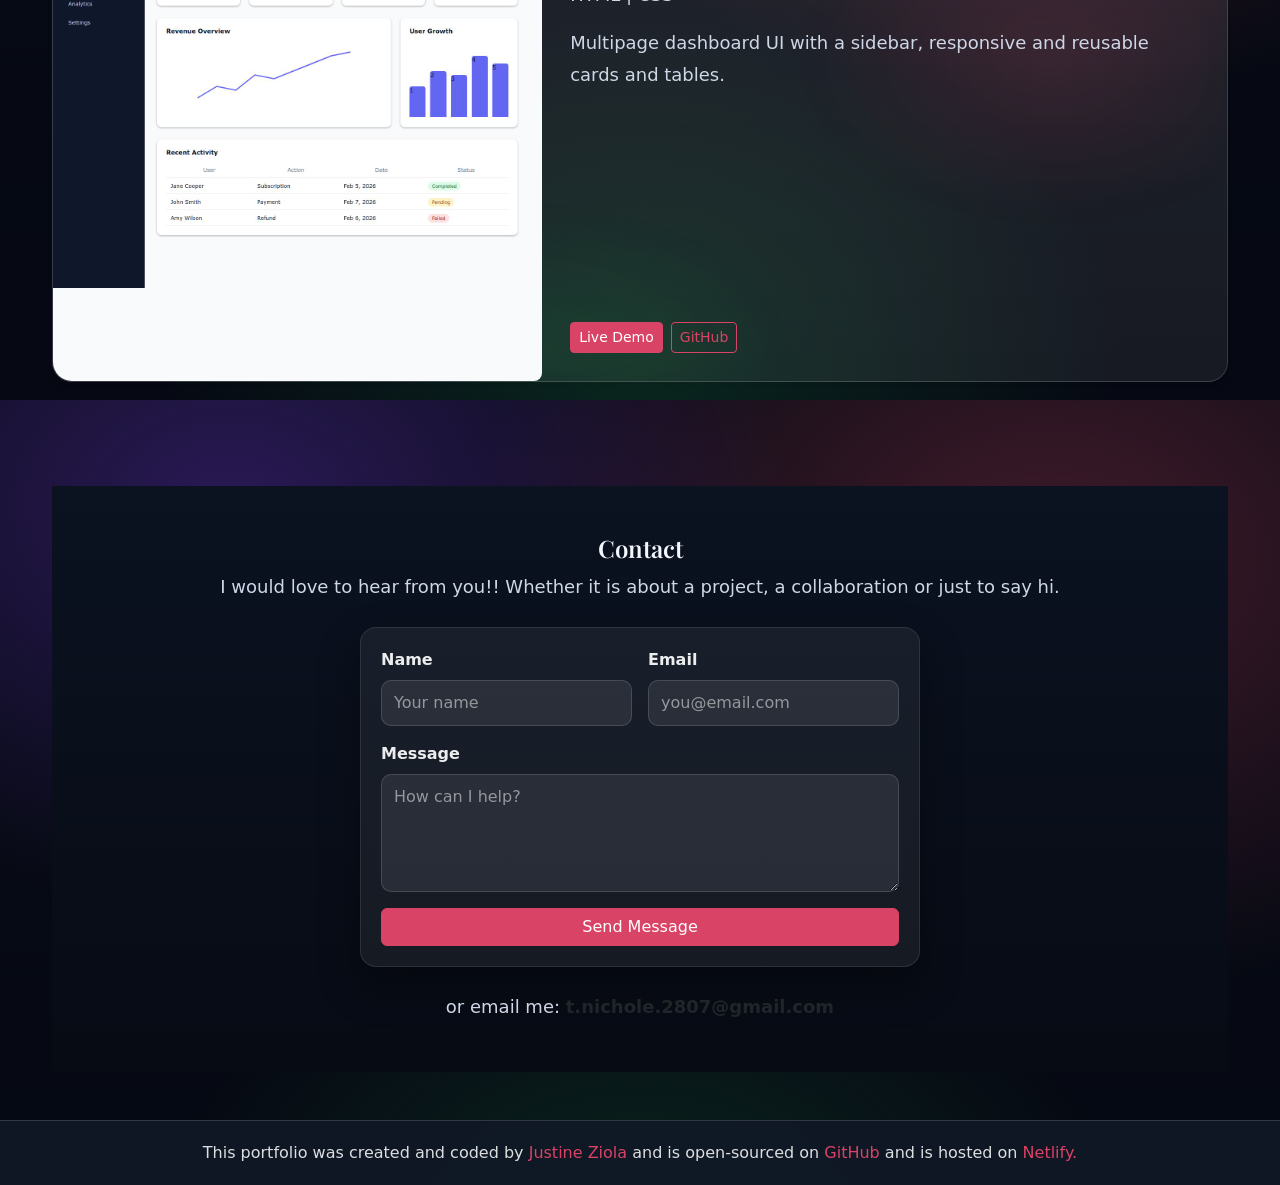
==== commit 89ca19d9: "styled image better" ====
--- a/index.html
+++ b/index.html
@@ -86,7 +86,7 @@
                 <div class="col-lg-5">
                     <div class="hero-card">
                         <img src="images/1000005832.jpg" alt="Justine Ziola fun emoji portrait"
-                        class="img-fluid rounded-4"
+                        class="hero-image"
                         />
                     </div>
                 </div>
--- a/css/style.css
+++ b/css/style.css
@@ -130,6 +130,8 @@
 .hero-card {
   padding: 20px;
   border-radius: 24px;
+  max-width: 540px;
+  margin-left: auto;
 }
 
 .hero-meta {
@@ -138,6 +140,16 @@
   gap: 10px;
   margin-top: 24px;
 }
+
+.hero-image {
+  display: block;
+  width: 100%;
+  height: 400px;
+  object-fit: cover;
+  object-position: center;
+  border-radius: 18px;
+}
+
 /* =========================
    Navbar + Footer (match)
    ========================= */
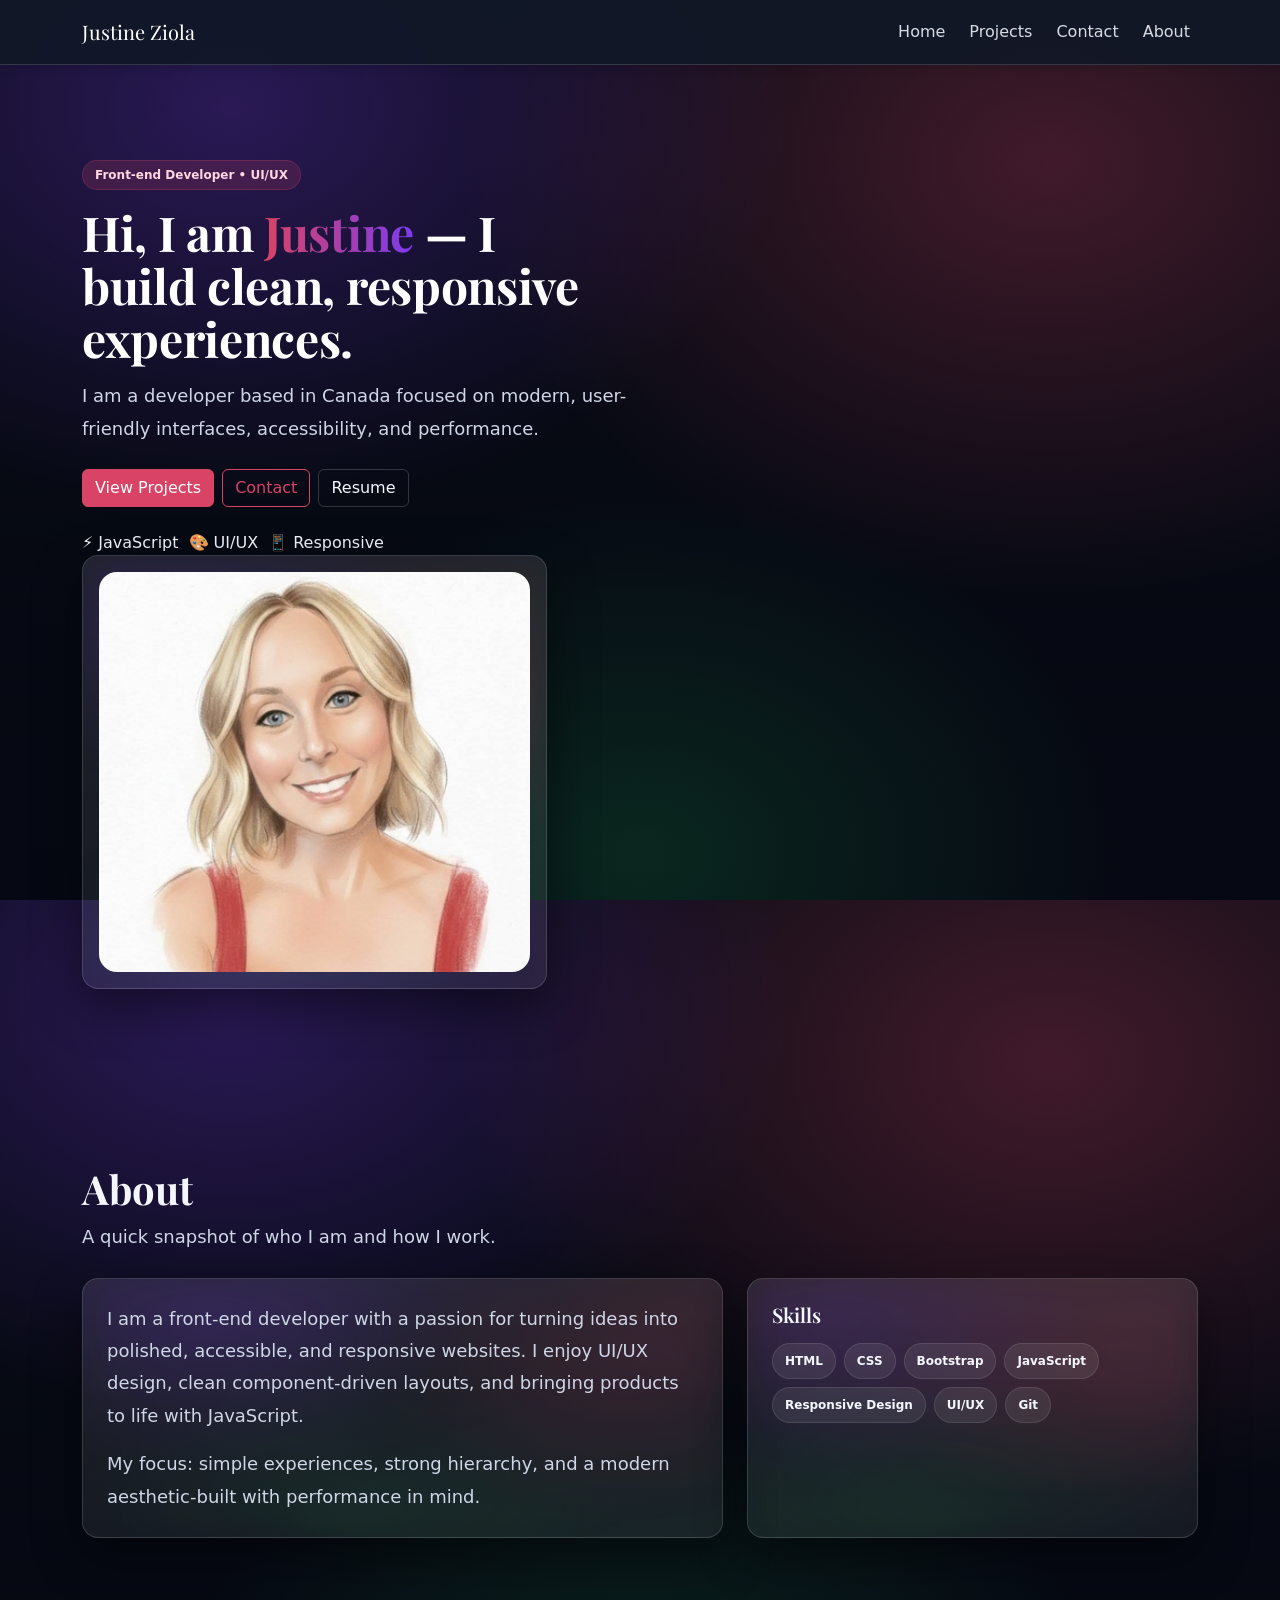
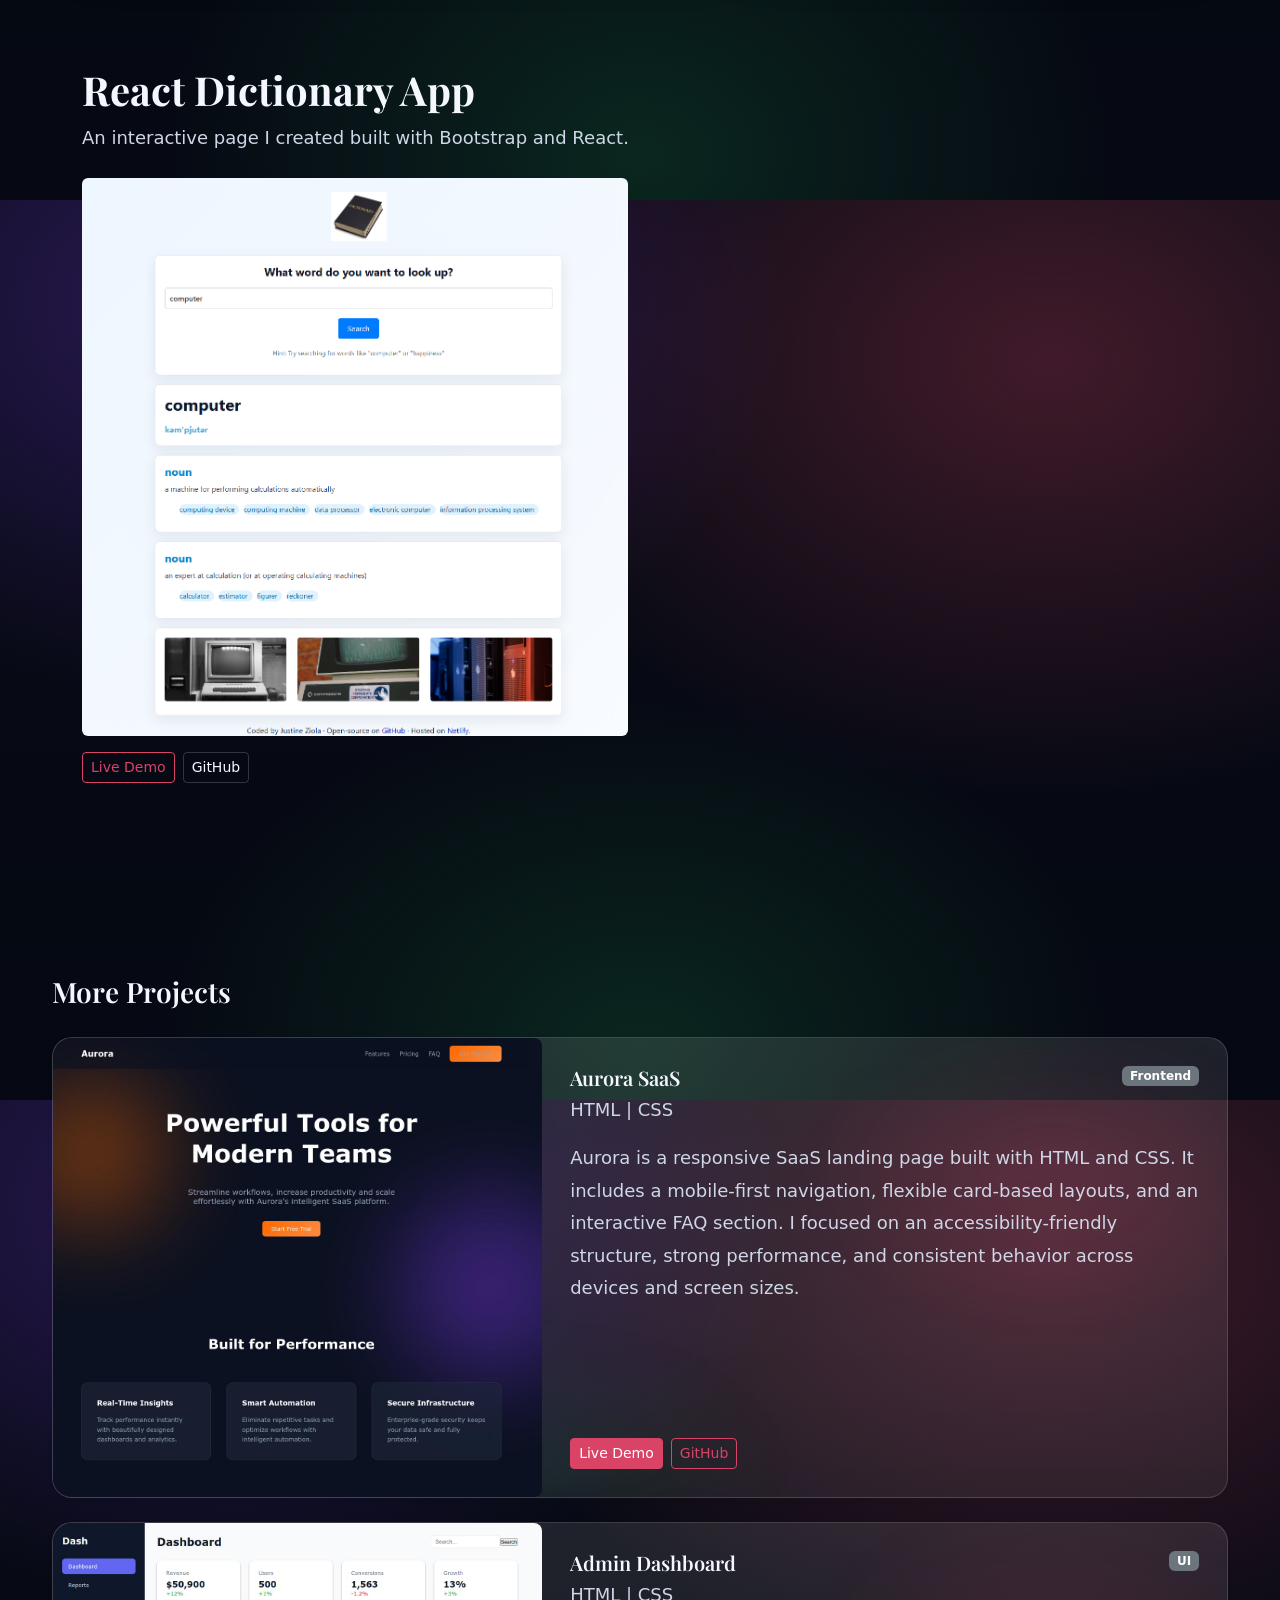
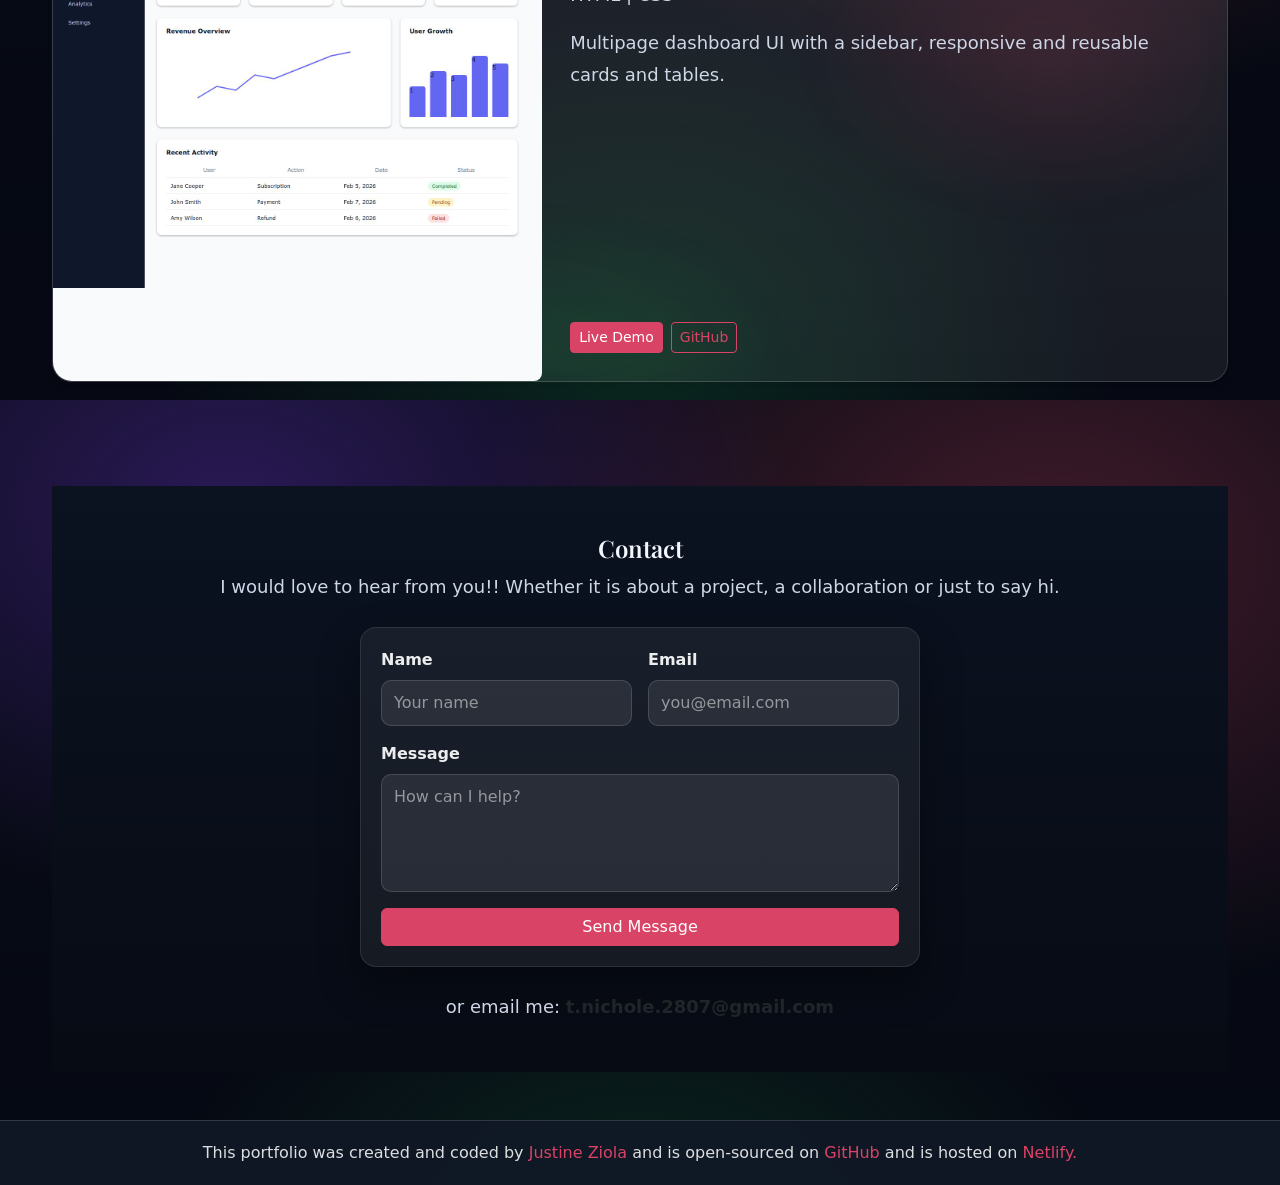
==== commit 9c0ca59f: "added new resume" ====
--- a/index.html
+++ b/index.html
@@ -66,7 +66,7 @@
                         <a class="btn btn-outline-accent" href="#contact">Contact</a>
                         <a
                             class="btn btn-ghost"
-                            href="resume/Justine Ziola Resume-Feb 24.pdf"
+                            href="Justine_Ziola_Resume.pdf"
                             target="_blank"
                             rel="noopener"
                             rel="noreferrer"
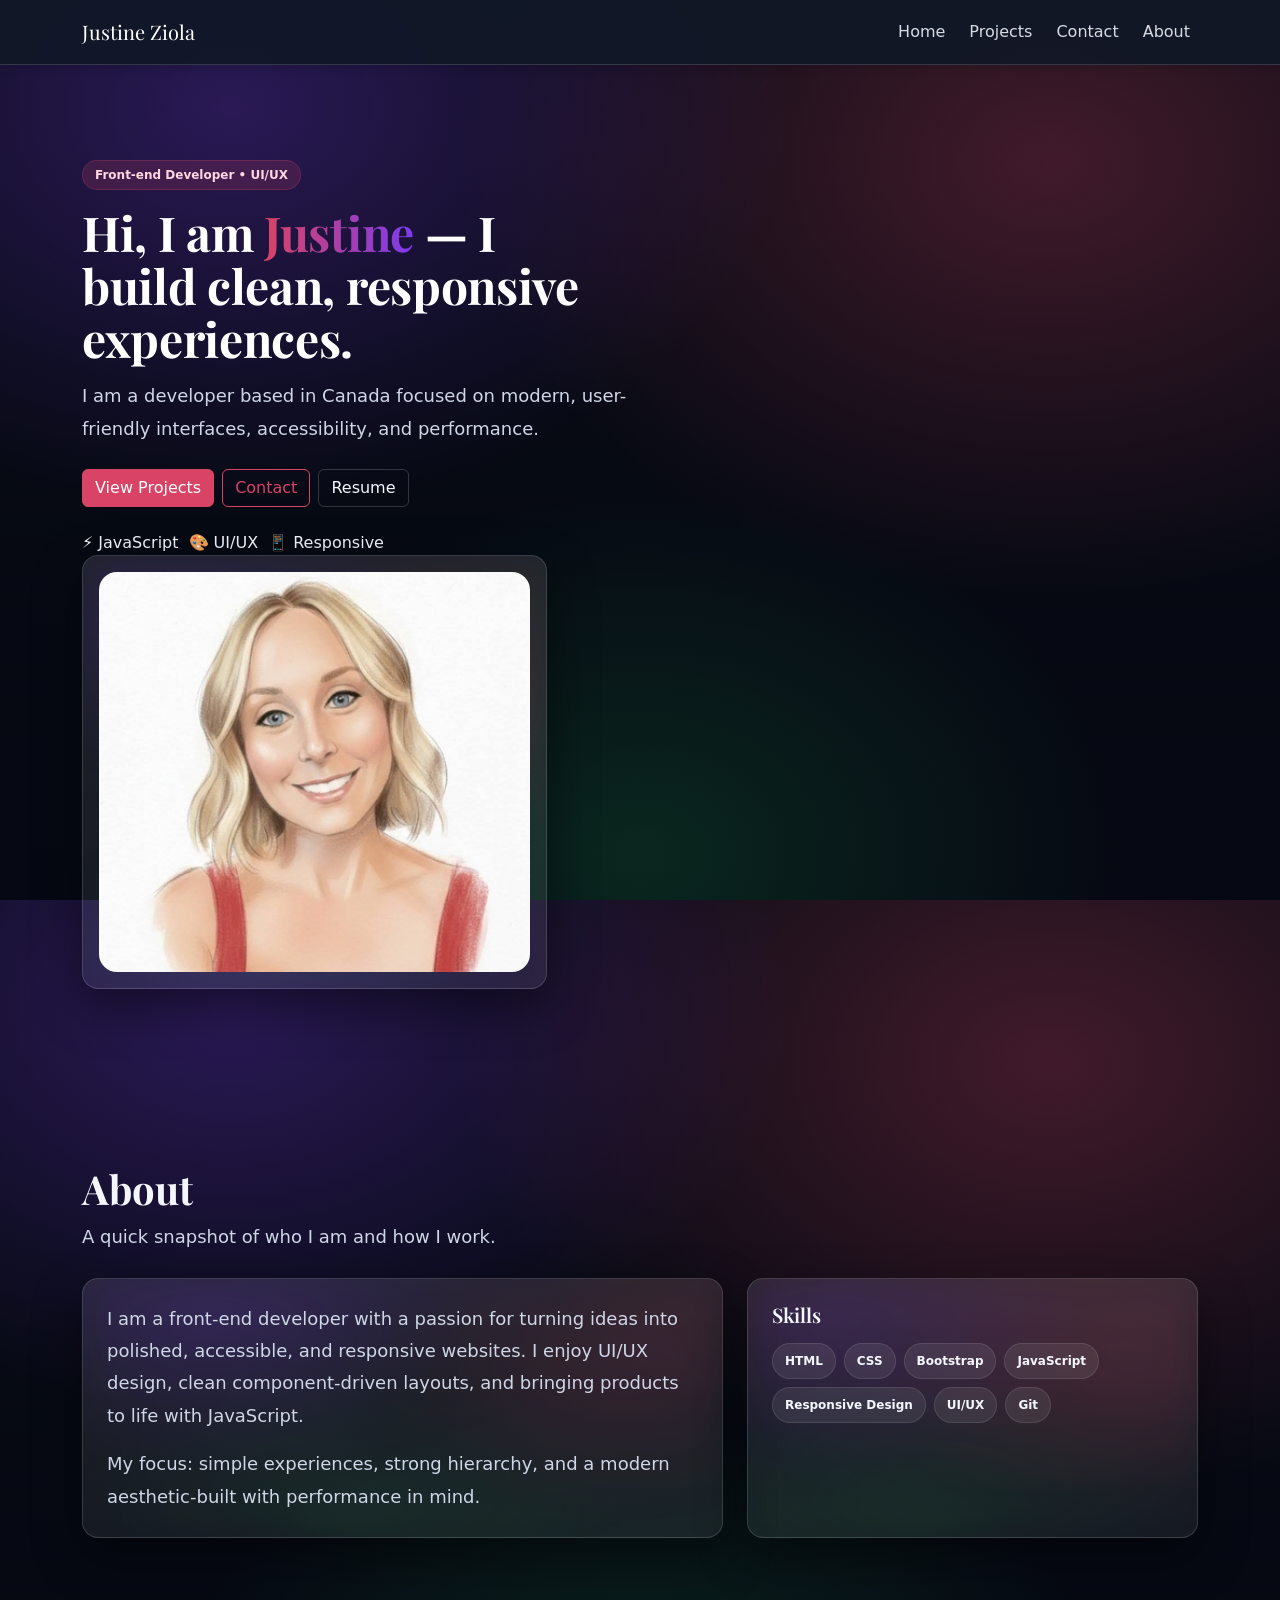
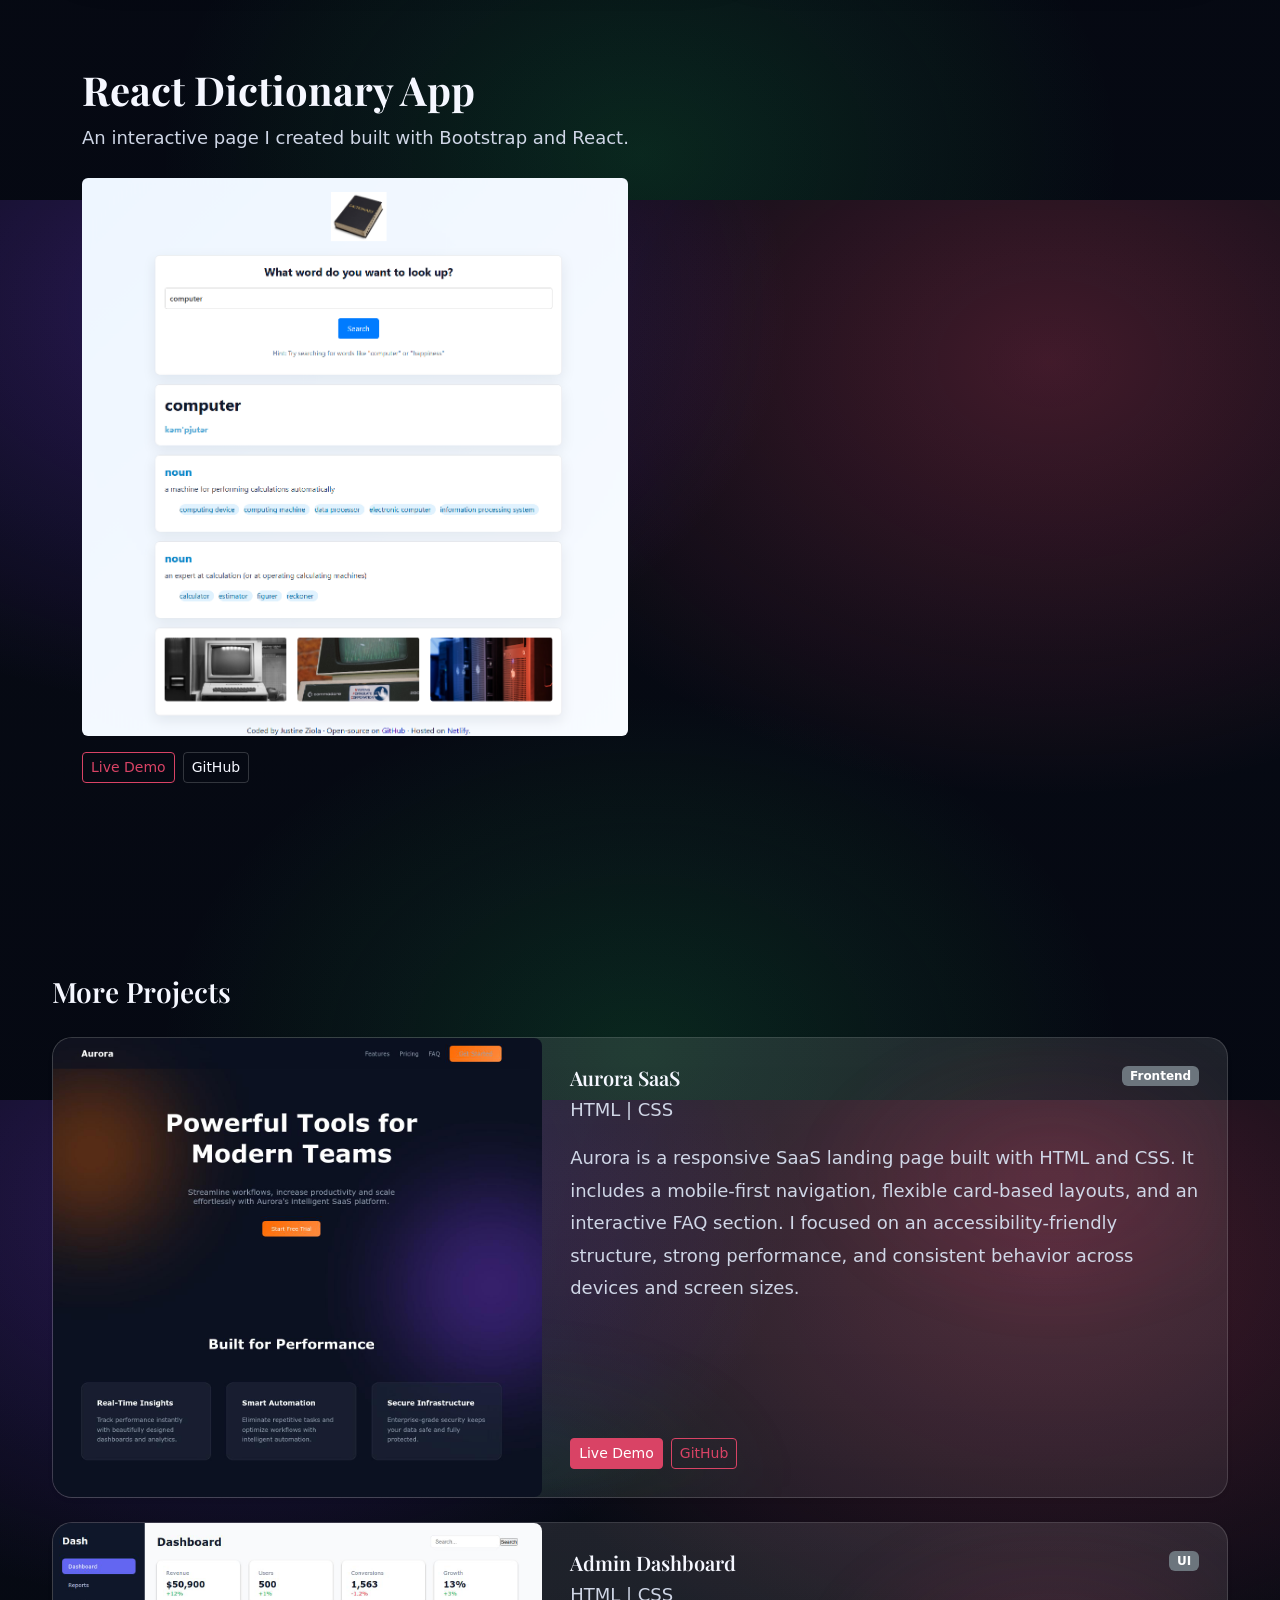
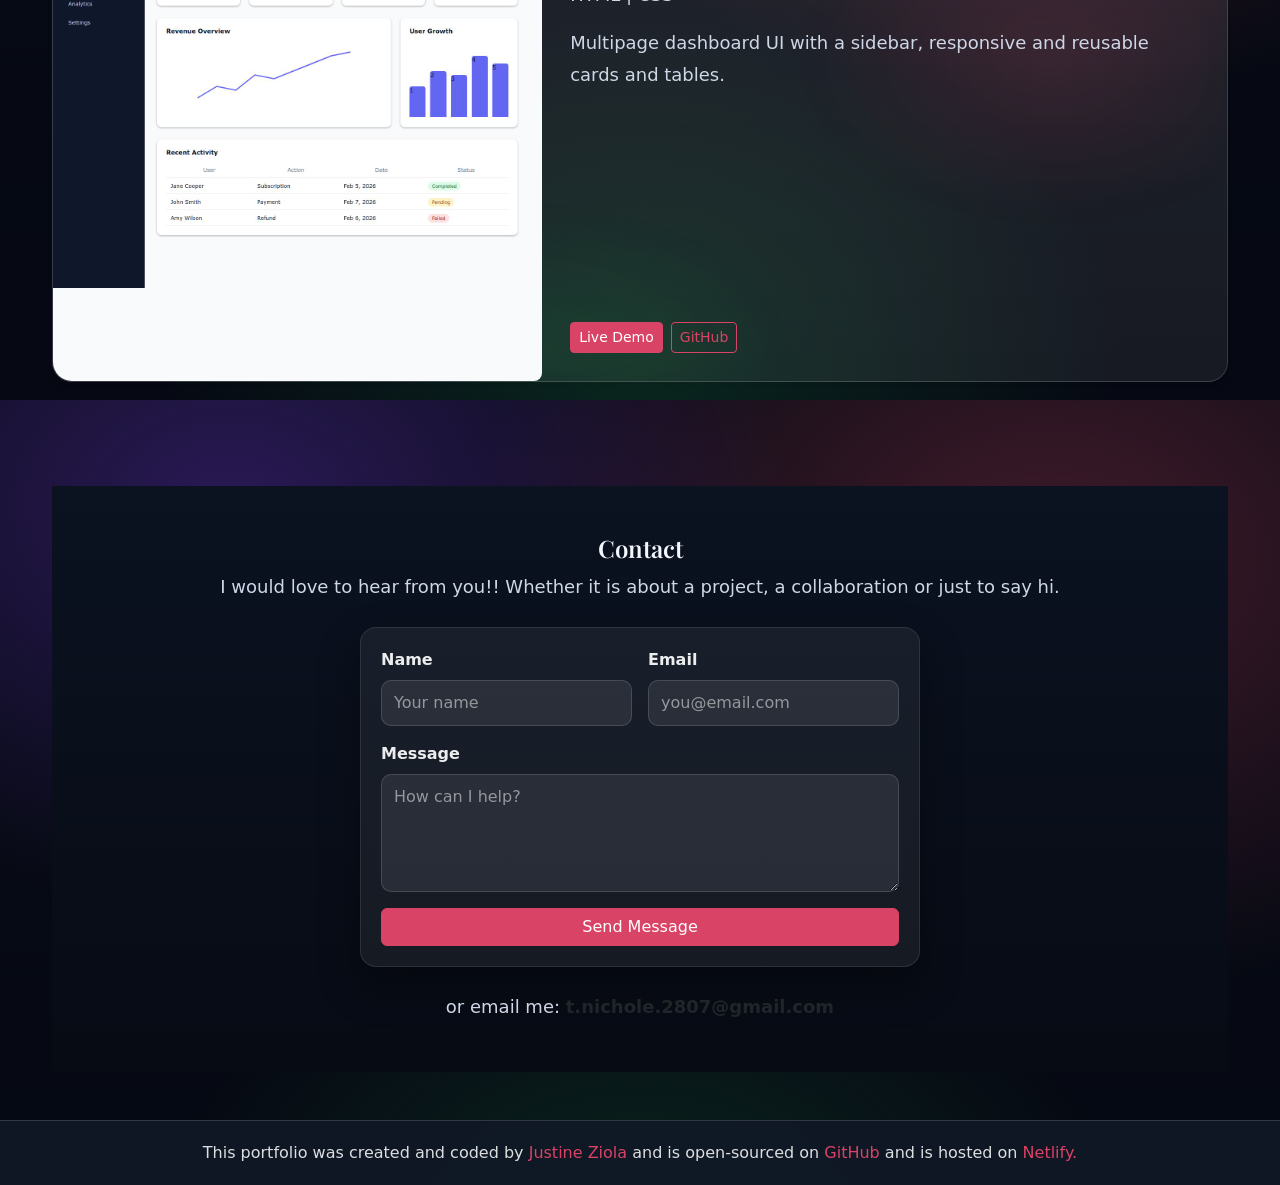
==== commit f4e33ff2: "updated resume" ====
--- a/index.html
+++ b/index.html
@@ -66,7 +66,7 @@
                         <a class="btn btn-outline-accent" href="#contact">Contact</a>
                         <a
                             class="btn btn-ghost"
-                            href="Justine_Ziola_Resume.pdf"
+                            href="Justine_Ziola_Resume_Final_Clean.pdf"
                             target="_blank"
                             rel="noopener"
                             rel="noreferrer"
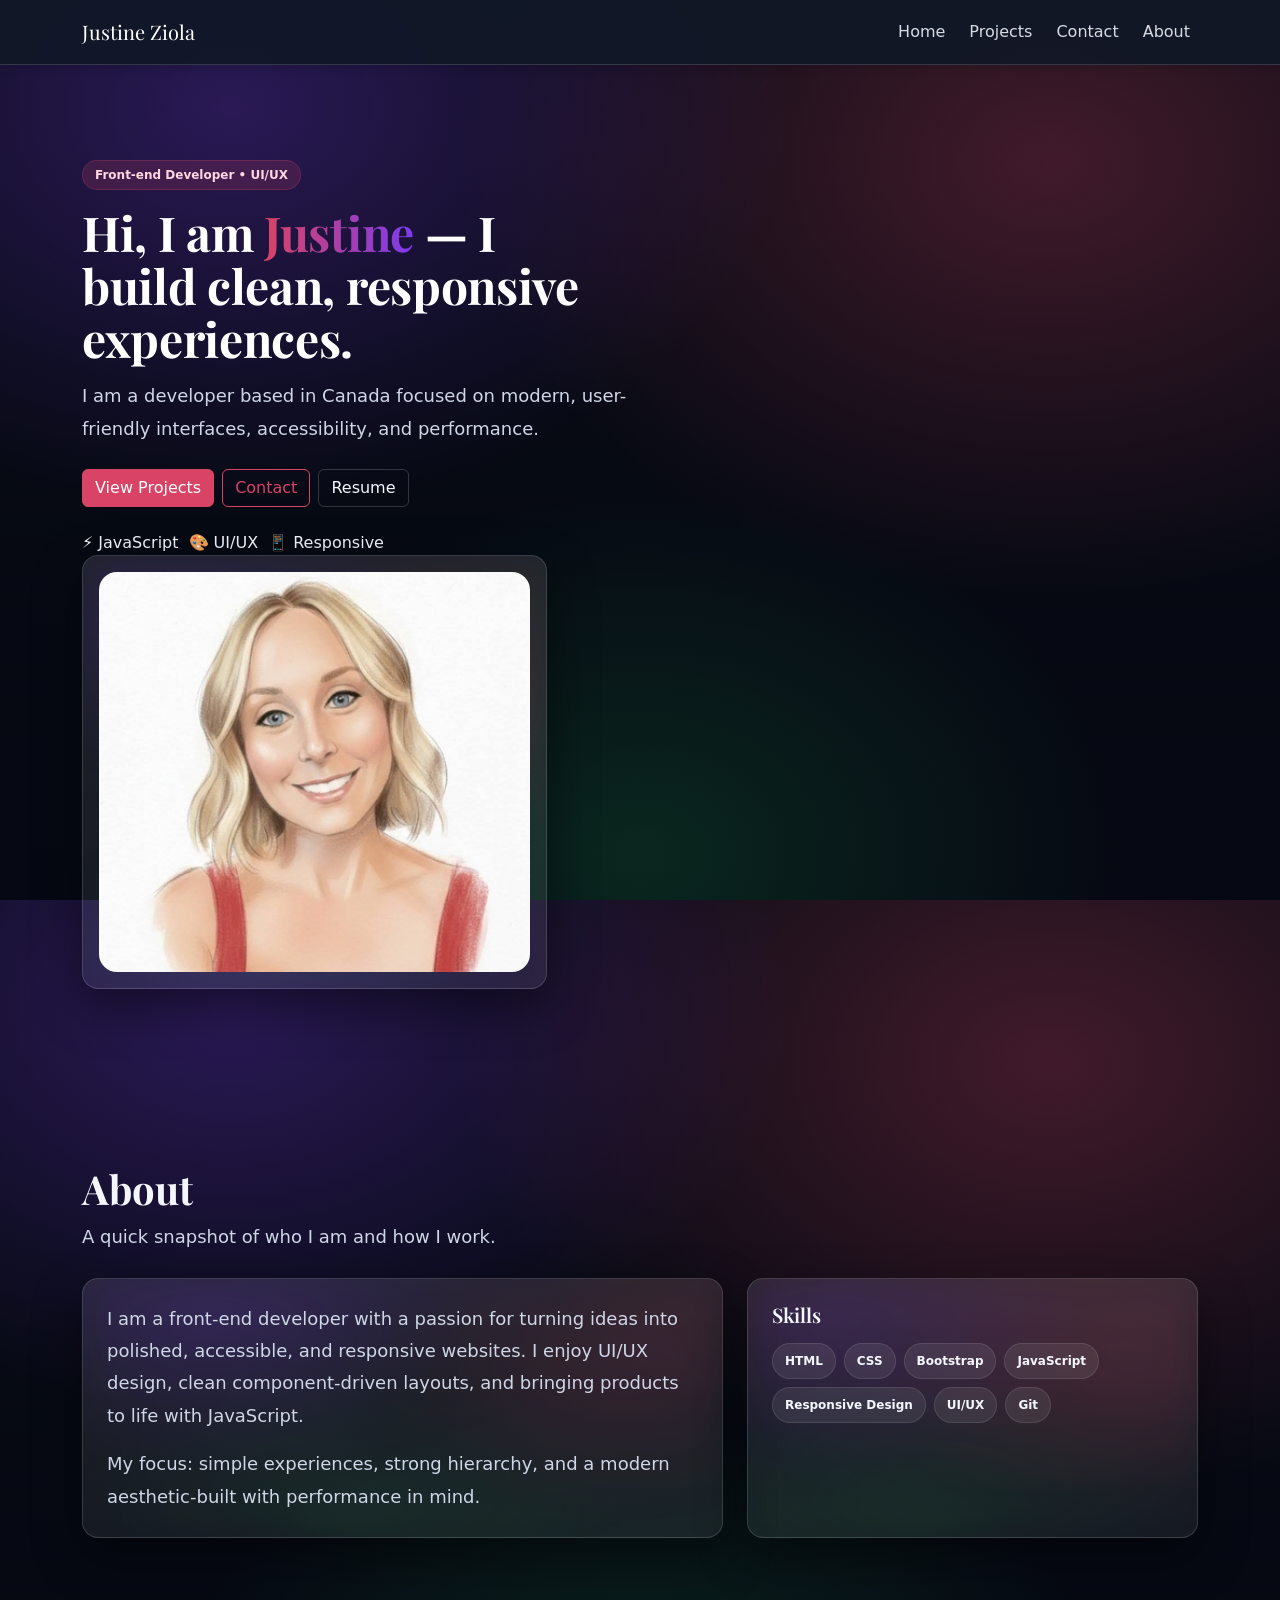
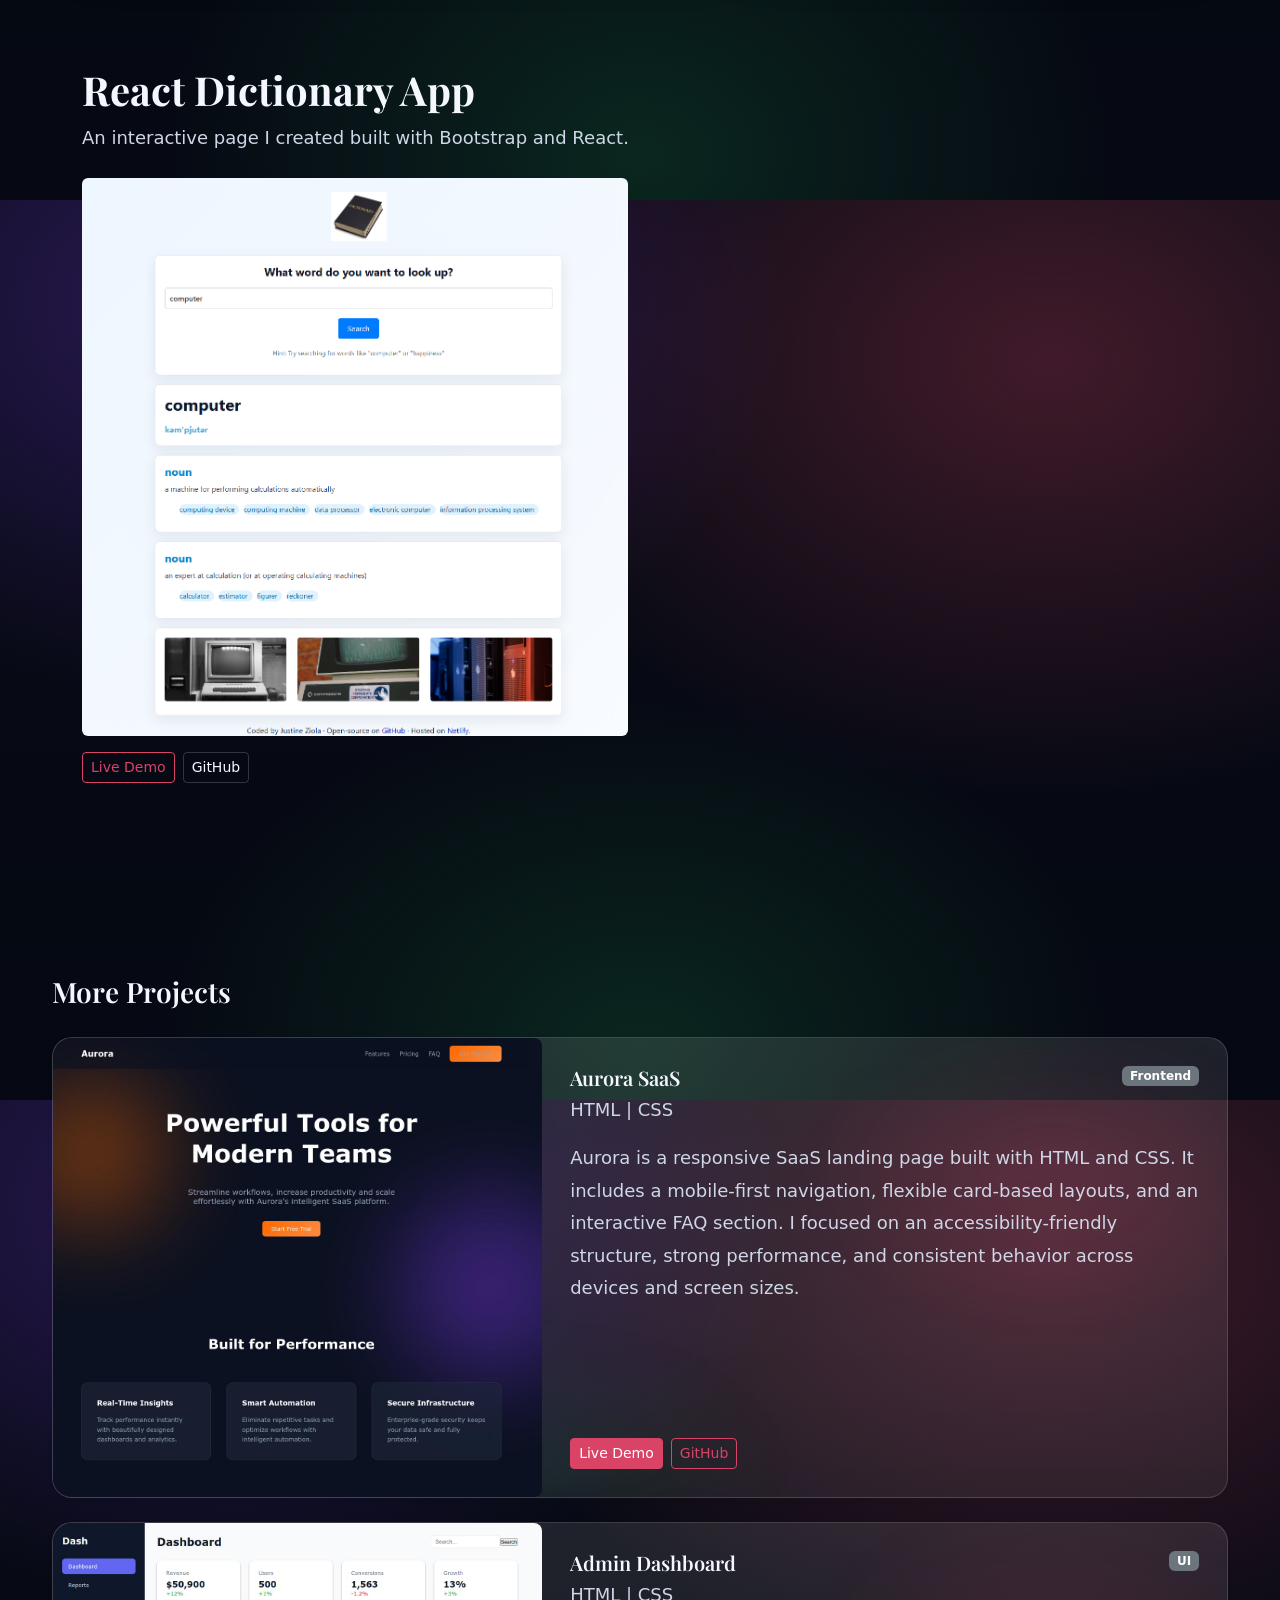
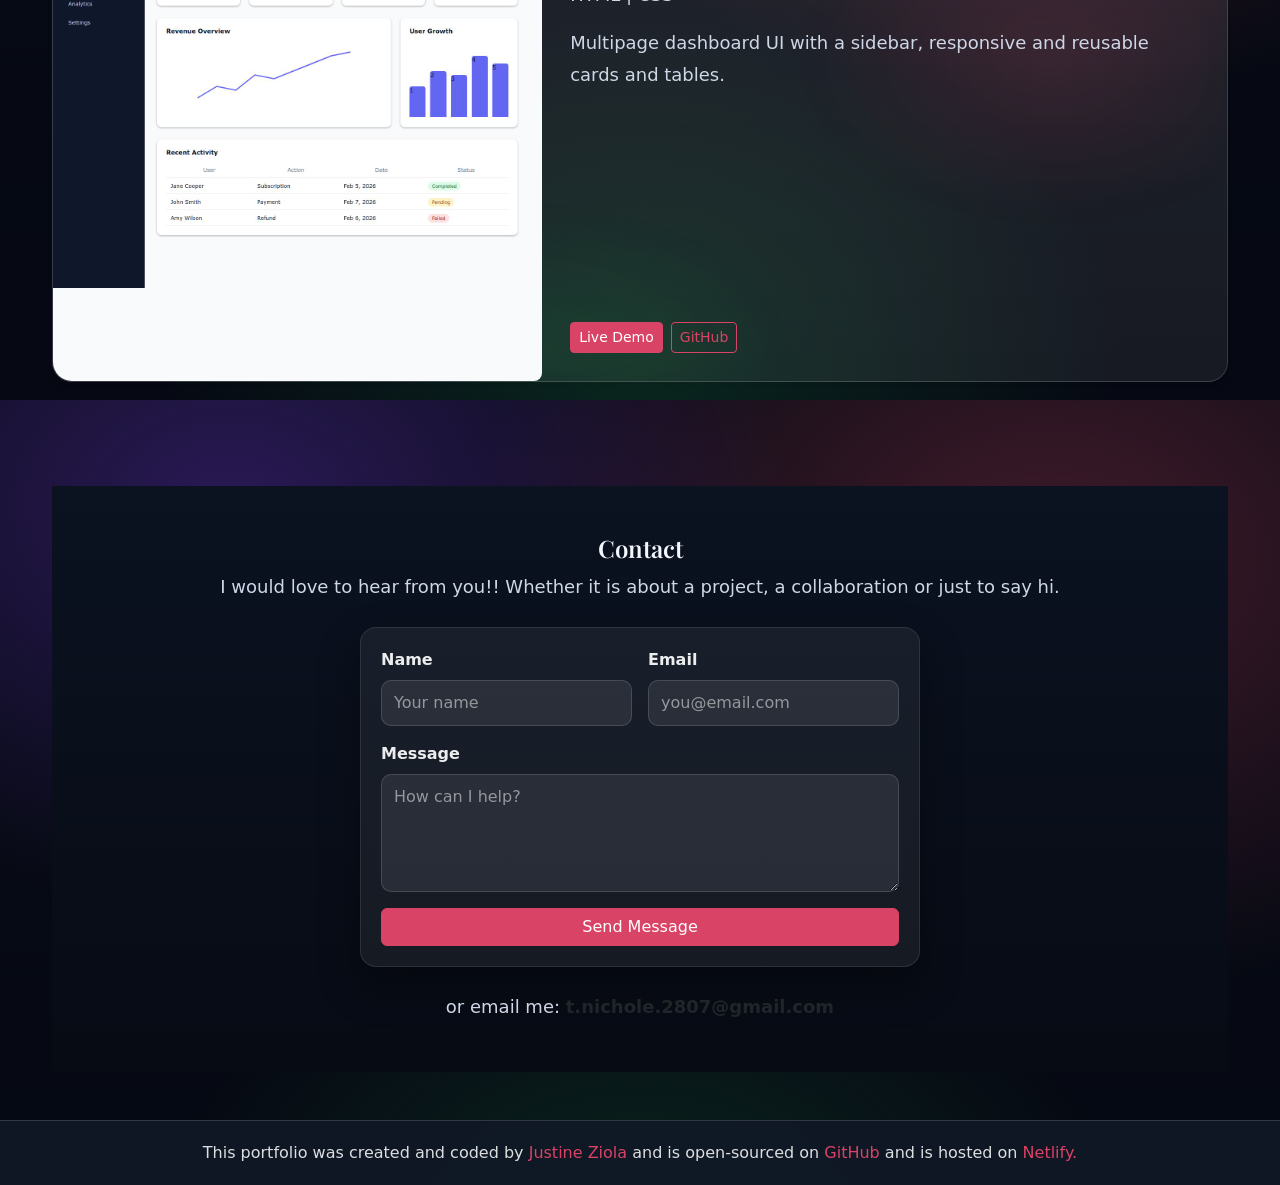
==== commit 253cd43e: "updated resume" ====
--- a/index.html
+++ b/index.html
@@ -66,7 +66,7 @@
                         <a class="btn btn-outline-accent" href="#contact">Contact</a>
                         <a
                             class="btn btn-ghost"
-                            href="Justine_Ziola_Resume_Final_Clean.pdf"
+                            href="Justine_Ziola_ATS_Resume.pdf"
                             target="_blank"
                             rel="noopener"
                             rel="noreferrer"
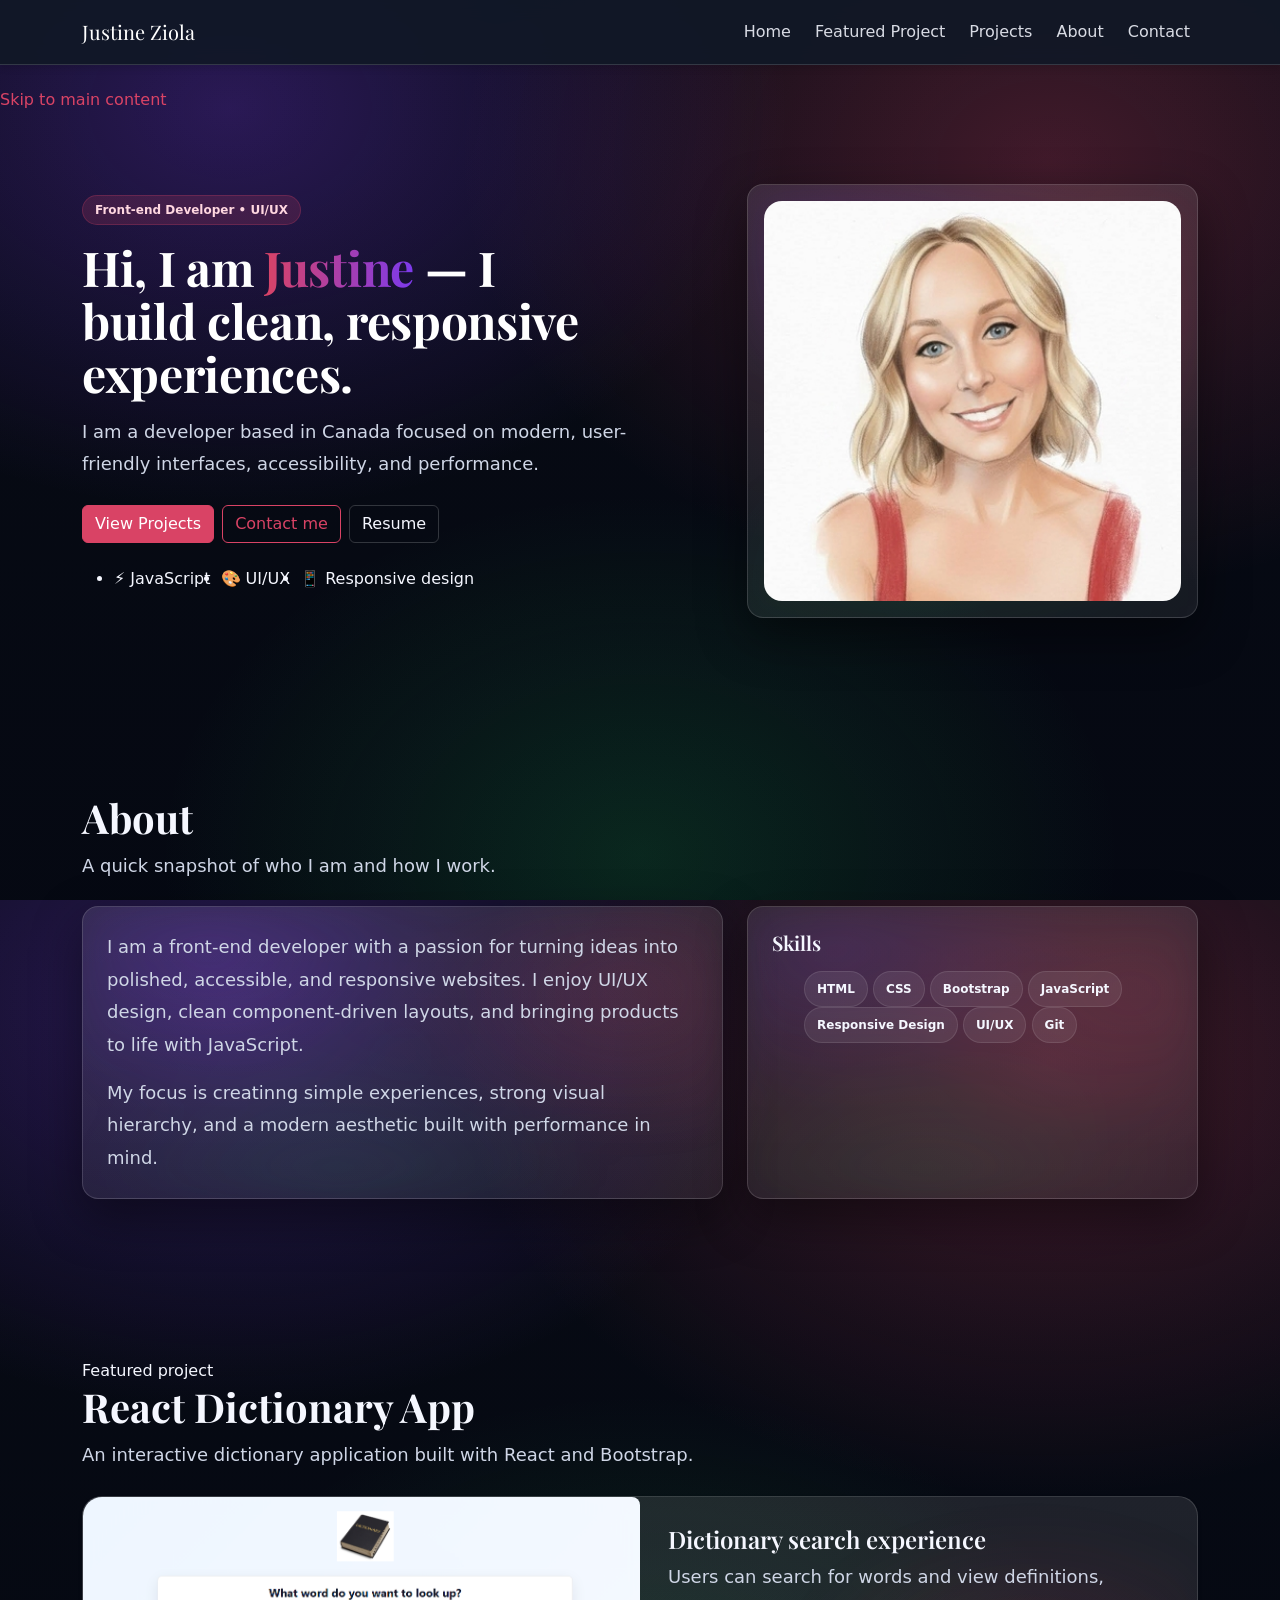
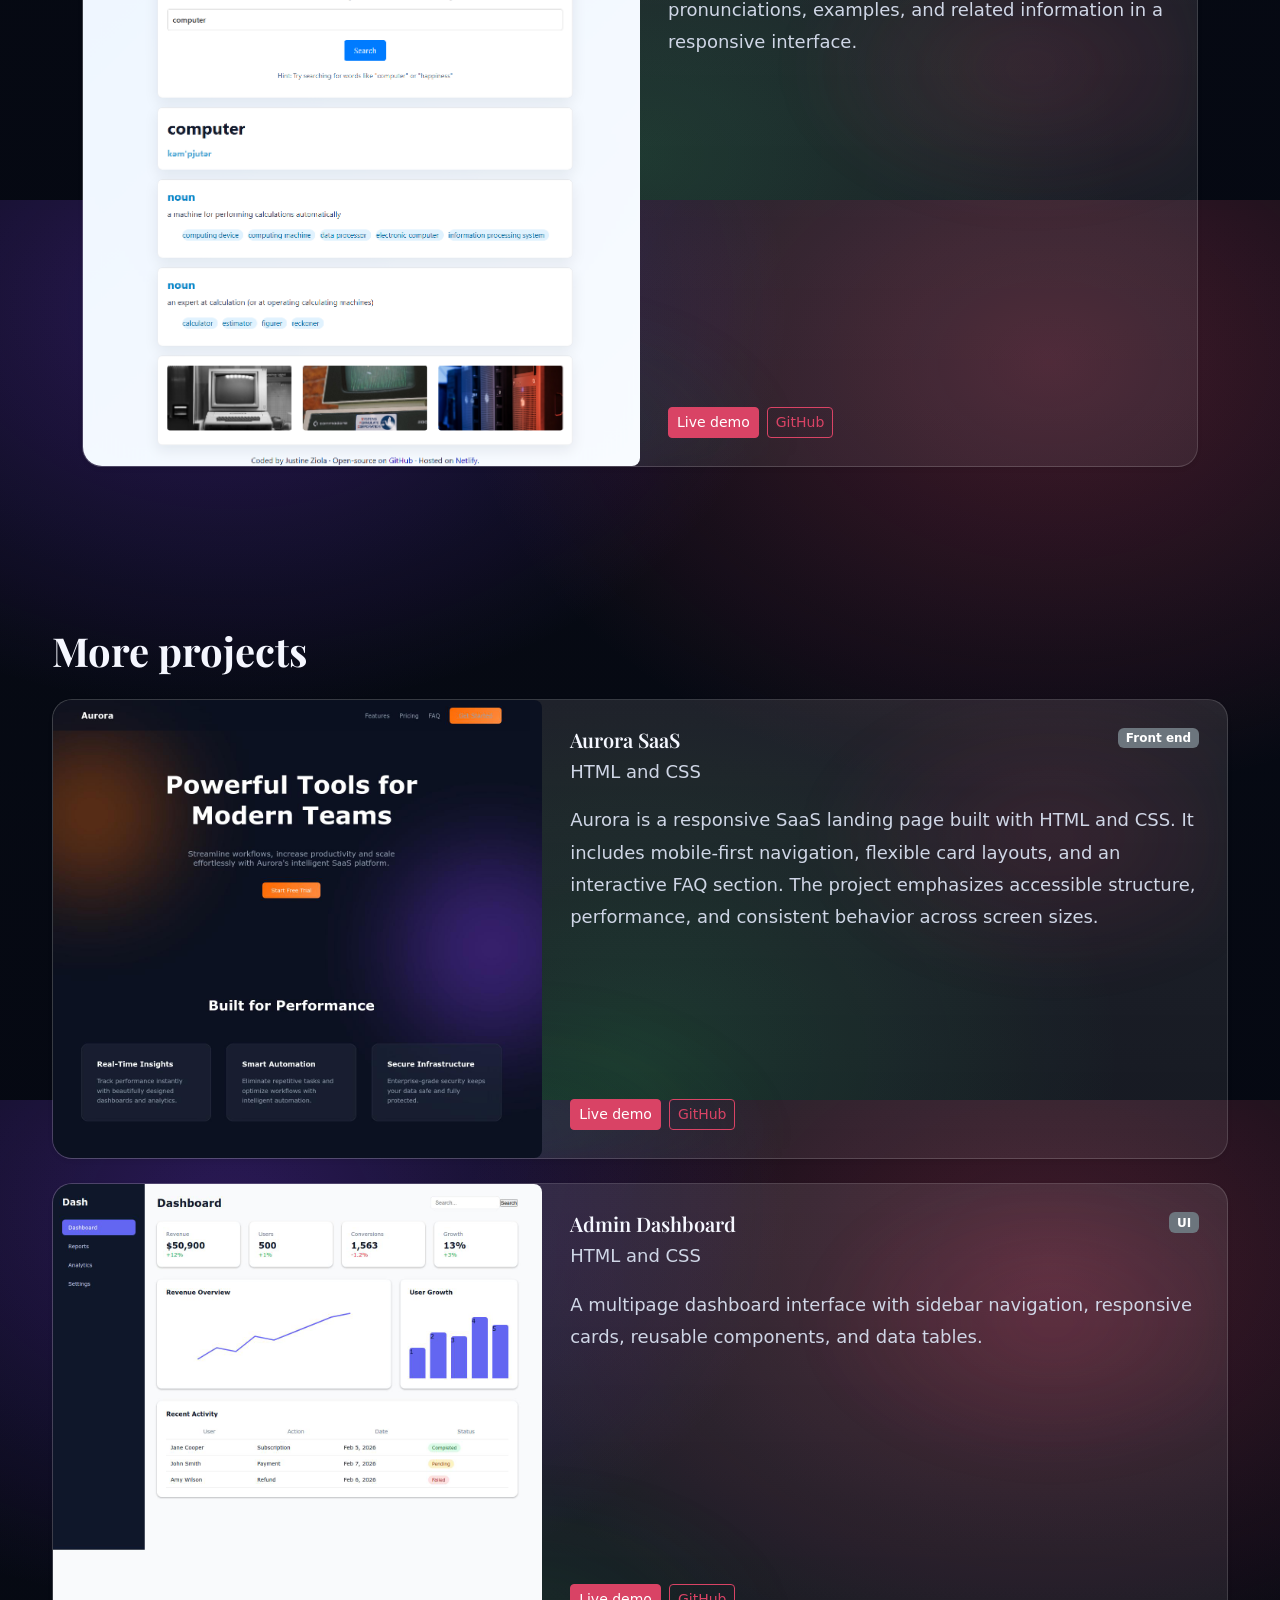
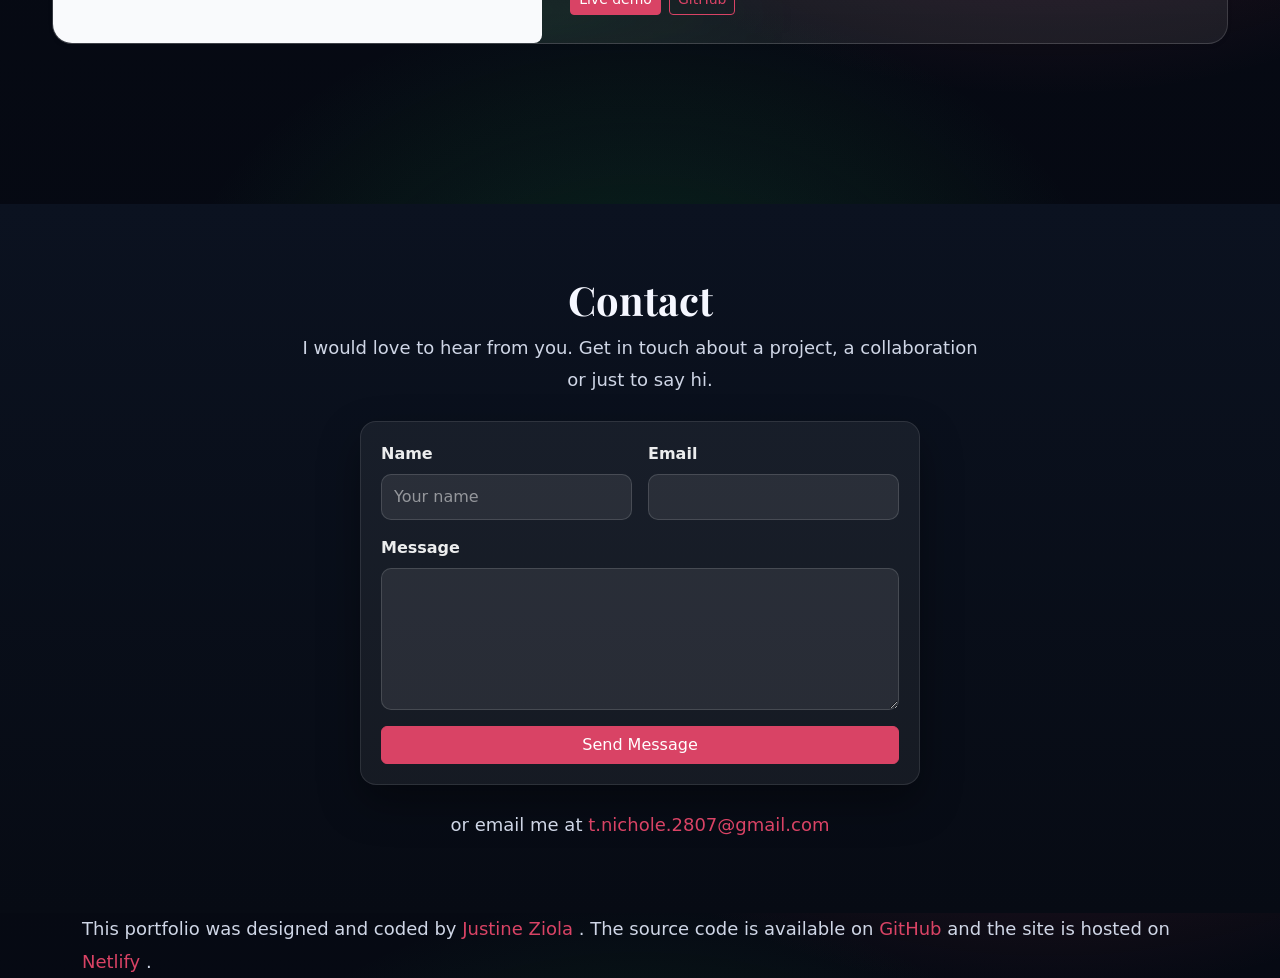
==== commit 9d8cb5ce: "updated accessbility and performance for mobile and desktop" ====
--- a/index.html
+++ b/index.html
@@ -2,27 +2,47 @@
 <html lang="en">
   <head>
     <meta charset="UTF-8" />
-    <meta name="description" content="Justine Ziola is a front-end developer in Canada, specializing in responsive web design, JavaScript, 
-    and UX/UI. Explore my portfolio and projects!" />
-    <meta name="viewport" content="width=device-width, initial-scale=1.0" />
-    <title>Justine Ziola | Web Developer & UI/UX Enthusiast in Canada</title>
-  
-    <link href="https://cdn.jsdelivr.net/npm/bootstrap@5.3.0-alpha1/dist/css/bootstrap.min.css" rel="stylesheet" />
-    <link href="https://fonts.googleapis.com/css2?family=Playfair+Display:wght@400;700&display=swap" rel="stylesheet" />
+    <meta
+      name="description"
+      content="Justine Ziola is a front-end developer in Canada specializing in responsive web design, JavaScript, accessibility, performance, and UI/UX."
+    />
+    <meta name="viewport" content="width=device-width, initial-scale=1" />
+
+    <title>Justine Ziola | Front-End Developer in Canada</title>
+
+    <link rel="preconnect" href="https://cdn.jsdelivr.net" crossorigin />
+    <link rel="preconnect" href="https://fonts.googleapis.com" />
+    <link rel="preconnect" href="https://fonts.gstatic.com" crossorigin />
+
+    <link
+      href="https://cdn.jsdelivr.net/npm/bootstrap@5.3.0-alpha1/dist/css/bootstrap.min.css"
+      rel="stylesheet"
+    />
+    <link
+      href="https://fonts.googleapis.com/css2?family=Playfair+Display:wght@400;700&display=swap"
+      rel="stylesheet"
+    />
     <link rel="stylesheet" href="css/style.css" />
   </head>
+
 <body id="top">
+  <a class="skip-link" href="#main-content">Skip to main content</a>
 <!------------- Navbar Placeholder ----------------------->
-<nav class="navbar navbar-expand-lg navbar-dark navbar-glass fixed-top">
+<nav class="navbar navbar-expand-lg navbar-dark navbar-glass fixed-top"
+aria-label="Primary navigation">
     <div class="container">
-      <a class="navbar-brand" href="#top">Justine Ziola</a>
+      <a class="navbar-brand" href="#top" aria-label="Justine Ziola, home">Justine Ziola</a>
+
       <button
         class="navbar-toggler"
         type="button"
         data-bs-toggle="collapse"
         data-bs-target="#navbarNav"
+        aria-controls="navbarNav"
+        aria-expanded="false"
+        aria-label="Open navigation menu"
       >
-        <span class="navbar-toggler-icon"></span>
+        <span class="navbar-toggler-icon" aria-hidden="true"></span>
       </button>
 
       <div class="collapse navbar-collapse" id="navbarNav">
@@ -31,13 +51,16 @@
             <a class="nav-link" href="#top">Home</a>
           </li>
           <li class="nav-item">
+            <a class="nav-link" href="#featured-project">Featured Project</a>
+          </li>
+          <li class="nav-item">
             <a class="nav-link" href="#projects">Projects</a>
           </li>
           <li class="nav-item">
-            <a class="nav-link" href="#contact">Contact</a>
+            <a class="nav-link" href="#about">About</a>
           </li>
           <li class="nav-item">
-            <a class="nav-link" href="#about">About</a>
+            <a class="nav-link" href="#contact">Contact</a>
           </li>
         </ul>
       </div>
@@ -50,43 +73,57 @@
         <div class="container">
             <div class= "row align-items-center g-4">
                 <div class="col-lg-7">
-                    <span class="badge badge-soft mb-3">Front-end Developer • UI/UX</span>
+                    <span class="badge badge-soft mb-3">Front-end Developer <span aria-hidden="true">
+                      • </span>UI/UX</span>
 
                     <h1 class="display-5 fw-bold">
                         Hi, I am <span class="text-gradient">Justine</span> — I build clean, responsive experiences. 
-                  
                       </h1>
-                      <p class="lead text-muted mt-3">
+
+                      <p class="lead mt-3">
                         I am a developer based in Canada focused on modern, user-friendly interfaces, accessibility,
                         and performance.
                       </p>
 
                       <div class="d-flex flex-wrap gap-2 mt-4">
                         <a class="btn btn-accent" href="#projects">View Projects</a>
-                        <a class="btn btn-outline-accent" href="#contact">Contact</a>
+
+                        <a class="btn btn-outline-accent" href="#contact">Contact me</a>
+
                         <a
                             class="btn btn-ghost"
                             href="Justine_Ziola_ATS_Resume.pdf"
                             target="_blank"
                             rel="noopener"
                             rel="noreferrer"
+                            aria-label="Open Jusine Ziola's resume in a new tab"
                             >
                                 Resume
+                                <span class="visually-hidden">(opens in a new tab)</span>
                             </a>
-                        </div>
-                    </div>  
-
-                    <div class="hero-meta">
-                        <span>⚡ JavaScript</span>
-                        <span>🎨 UI/UX</span>
-                        <span>📱 Responsive</span>
-                    </div>
+                          </div> 
+
+                    <ul class="hero-meta" aria-label="Areas of expertise">
+                      <li>
+                        <span aria-hidden="true">⚡</span> JavaScript
+                      </li>  
+                      <li>
+                        <span aria-hidden="true">🎨</span> UI/UX
+                      </li>  
+                      <li>
+                        <span aria-hidden="true">📱 </span> Responsive design
+                      </li>  
+                     </ul>
                 </div>
 
                 <div class="col-lg-5">
                     <div class="hero-card">
-                        <img src="images/1000005832.jpg" alt="Justine Ziola fun emoji portrait"
+                        <img src="images/1000005832.jpg" alt="Portrait illustration of Justine Ziola"
                         class="hero-image"
+                        width="540"
+                        height="400"
+                        fetchpriority="high"
+                        decoding="async"
                         />
                     </div>
                 </div>
@@ -95,12 +132,12 @@
     </header>
     
 <!------------------------Main/About/------------>    
-    <main>
-        <section id="about" class="section">
+    <main id="main-content">
+        <section id="about" class="section" aria-labelledby="about-heading">
             <div class="container">
                 <div class="section-head">
-                    <h2 class="h1 fw-bold">About</h2>
-                    <p class="text-muted mb-0">
+                    <h2 id="about-heading" class="h1 fw-bold">About</h2>
+                    <p class="mb-0">
                         A quick snapshot of who I am and how I work.
                     </p>
                 </div>
@@ -108,12 +145,12 @@
                 <div class="row g-4">
                     <div class="col-lg-7">
                         <div class="card-glass p-4 h-100">
-                            <p class="text-muted mb-3">
+                            <p>
                                 I am a front-end developer with a passion for turning ideas into polished, accessible, and responsive websites. I enjoy UI/UX design, clean component-driven layouts, and bringing products to life with JavaScript.
                             </p>
 
-                            <p class="text-muted mb-0">
-                                My focus: simple experiences, strong hierarchy, and a modern aesthetic-built with performance in mind.
+                            <p class="mb-0">
+                                My focus is creatinng simple experiences, strong visual hierarchy, and a modern aesthetic built with performance in mind.
                             </p>
                         </div>
                     </div>
@@ -121,15 +158,16 @@
                     <div class="col-lg-5">
                         <div class="card-glass p-4 h-100">
                           <h3 class="h5 fw-semibold mb-3">Skills</h3>
-                          <div class="d-flex flex-wrap gap-2">
-                            <span class="chip">HTML</span>
-                            <span class="chip">CSS</span>
-                            <span class="chip">Bootstrap</span>
-                            <span class="chip">JavaScript</span>
-                            <span class="chip">Responsive Design</span>
-                            <span class="chip">UI/UX</span>
-                            <span class="chip">Git</span>
-                          </div>
+
+                          <ul class="skill-list" aria-label="Technical skills">
+                            <li class="chip">HTML</li>
+                            <li class="chip">CSS</li>
+                            <li class="chip">Bootstrap</li>
+                            <li class="chip">JavaScript</li>
+                            <li class="chip">Responsive Design</li>
+                            <li class="chip">UI/UX</li>
+                            <li class="chip">Git</li>
+                          </ul>
                         </div>
                       </div>
                     </div>
@@ -137,181 +175,242 @@
                 </section>
 
 <!-------------------Project ------------------>                
-            <section id="protect"  class="section py-5">
-                <div class="container">
-                    <div class="d-flex justify-content-between gap-3 flex-wrap mb-4"
-                    >
-                    <div>
-                        <h2 class="h1 fw-bold">React Dictionary App</h2>
-                        <p class="text-muted mb-0">
-                            An interactive page I created built with Bootstrap and React. 
-                    </div>    
-                </div>
-                <div class="row align-items-center mb-5">
-                    <div class="col-md-6 text-center">
-                        <img src="images/reactappdictionary.netlify.app_.png" alt="The Calorie Code" class="img-fluid rounded">
-                    </div>
-                    <div class="mt-3 d-flex gap-2 flex-wrap">
-                        <a
-                          class="btn btn-outline-accent btn-sm"
-                          href="https://reactappdictionary.netlify.app/"
-                          target="_blank"
-                          rel="noopener"
-                        >
-                          Live Demo
-                        </a>
-                        <a
-                          class="btn btn-ghost btn-sm"
-                          href="https://github.com/SnoopyJacks/react-dictionary"
-                          target="_blank"
-                          rel="noopener"
-                        >
-                          GitHub
-                        </a>
-                      </div>
-                </div>
+<section
+id="featured-project"
+class="section"
+aria-labelledby="featured-project-heading"
+>
+<div class="container">
+  <div class="section-head">
+    <span class="section-eyebrow">Featured project</span>
+    <h2 id="featured-project-heading" class="h1 fw-bold">
+      React Dictionary App
+    </h2>
+    <p class="mb-0">
+      An interactive dictionary application built with React and
+      Bootstrap.
+    </p>
+  </div>
+
+  <article class="card shadow-sm project-card">
+    <div class="row g-0 align-items-stretch">
+      <div class="col-md-6">
+        <img
+          src="images/reactappdictionary.netlify.app_.png"
+          alt="Dictionary application showing a word definition, phonetics, and related results"
+          class="project-img"
+          width="1200"
+          height="800"
+          loading="lazy"
+          decoding="async"
+        />
+      </div>
+
+      <div class="col-md-6">
+        <div class="card-body d-flex flex-column h-100">
+          <div>
+            <h3 class="h4 fw-semibold">Dictionary search experience</h3>
+
+            <p>
+              Users can search for words and view definitions,
+              pronunciations, examples, and related information in a
+              responsive interface.
+            </p>
+          </div>
+
+          <div class="mt-auto d-flex gap-2 flex-wrap">
+            <a
+              class="btn btn-accent btn-sm"
+              href="https://reactappdictionary.netlify.app/"
+              target="_blank"
+              rel="noopener noreferrer"
+            >
+              Live demo
+              <span class="visually-hidden">(opens in a new tab)</span>
+            </a>
+
+            <a
+              class="btn btn-outline-accent btn-sm"
+              href="https://github.com/SnoopyJacks/react-dictionary"
+              target="_blank"
+              rel="noopener noreferrer"
+            >
+              GitHub
+              <span class="visually-hidden">(opens in a new tab)</span>
+            </a>
+          </div>
+        </div>
+      </div>
+    </div>
+  </article>
+</div>
+</section>
+
+<section
+id="projects"
+class="section"
+aria-labelledby="projects-heading"
+>
+<div class="container">
+  <div class="section-head">
+    <h2 id="projects-heading" class="h1 fw-bold">More projects</h2>
+  </div>
+
+  <div class="d-flex flex-column gap-4">
+    <article class="card shadow-sm project-card">
+      <div class="row g-0">
+        <div class="col-md-5">
+          <img
+            src="images/SaaS.jpg"
+            alt="Aurora SaaS landing page with navigation, feature cards, and call-to-action content"
+            class="project-img"
+            width="1200"
+            height="800"
+            loading="lazy"
+            decoding="async"
+          />
+        </div>
+
+        <div class="col-md-7">
+          <div class="card-body d-flex flex-column h-100">
+            <div
+              class="d-flex align-items-start justify-content-between gap-3"
+            >
+              <div>
+                <h3 class="h5 fw-semibold mb-1">Aurora SaaS</h3>
+                <p class="project-technologies mb-0">HTML and CSS</p>
+              </div>
+
+              <span class="badge text-bg-secondary">Front end</span>
             </div>
-          <div>  
-        </section>
-
-      
-      
-      <!-------------------Project -------------------->
-    
-      <section id="projects" class="section py-5">
-        <div class="container">
-          <div class="pt-5 row align-items-end justify-content-between gap-3 flex-wrap mb-4">
-            <div>
-              <h2 class="h3 fw-semibold mb-1">More Projects</h2>
+
+            <p class="mt-3">
+              Aurora is a responsive SaaS landing page built with HTML
+              and CSS. It includes mobile-first navigation, flexible
+              card layouts, and an interactive FAQ section. The project
+              emphasizes accessible structure, performance, and
+              consistent behavior across screen sizes.
+            </p>
+
+            <div class="mt-auto d-flex gap-2 flex-wrap">
+              <a
+                class="btn btn-accent btn-sm"
+                href="https://saas-aurora.netlify.app/"
+                target="_blank"
+                rel="noopener noreferrer"
+              >
+                Live demo
+                <span class="visually-hidden">(opens in a new tab)</span>
+              </a>
+
+              <a
+                class="btn btn-outline-accent btn-sm"
+                href="https://github.com/SnoopyJacks/SaaS"
+                target="_blank"
+                rel="noopener noreferrer"
+              >
+                GitHub
+                <span class="visually-hidden">(opens in a new tab)</span>
+              </a>
             </div>
           </div>
-      
-          <div class="d-flex flex-column gap-4">
-            <!-- Project 1: photo left, description right -->
-            <article class="card shadow-sm project-card">
-              <div class="row g-0">
-                <div class="col-md-5">
-                  <img
-                    src="images/SaaS.jpg"
-                    alt="Aurora SaaS Landing Page"
-                    class="img-fluid w-100 project-img project-img--cover"
-                  />
-                </div>
-      
-                <div class="col-md-7">
-                  <div class="card-body d-flex flex-column h-100">
-                    <div class="d-flex align-items-start justify-content-between gap-3">
-                      <div>
-                        <h3 class="h5 fw-semibold mb-1">Aurora SaaS</h3>
-                        <p class="text-muted mb-0">HTML | CSS</p>
-                      </div>
-                      <span class="badge text-bg-secondary">Frontend</span>
-                    </div>
-      
-                    <p class="mt-3 text-muted">
-                      Aurora is a responsive SaaS landing page built with HTML and CSS. It includes a mobile-first navigation,
-                      flexible card-based layouts, and an interactive FAQ section. I focused on an accessibility-friendly
-                      structure, strong performance, and consistent behavior across devices and screen sizes.
-                    </p>
-      
-                    <div class="mt-auto d-flex gap-2 flex-wrap">
-                      <a
-                        class="btn btn-accent btn-sm"
-                        href="https://saas-aurora.netlify.app/"
-                        target="_blank"
-                        rel="noopener"
-                      >
-                        Live Demo
-                      </a>
-                      <a
-                        class="btn btn-outline-accent btn-sm"
-                        href="https://github.com/SnoopyJacks/SaaS"
-                        target="_blank"
-                        rel="noopener"
-                      >
-                        GitHub
-                      </a>
-                    </div>
-                  </div>
-                </div>
+        </div>
+      </div>
+    </article>
+
+    <article class="card shadow-sm project-card">
+      <div class="row g-0">
+        <div class="col-md-5">
+          <img
+            src="images/Dashboard.jpg"
+            alt="Administrative dashboard with sidebar navigation, summary cards, and data tables"
+            class="project-img"
+            width="1200"
+            height="800"
+            loading="lazy"
+            decoding="async"
+          />
+        </div>
+
+        <div class="col-md-7">
+          <div class="card-body d-flex flex-column h-100">
+            <div
+              class="d-flex align-items-start justify-content-between gap-3"
+            >
+              <div>
+                <h3 class="h5 fw-semibold mb-1">Admin Dashboard</h3>
+                <p class="project-technologies mb-0">HTML and CSS</p>
               </div>
-            </article>
-      
-            <!-- Project 2: underneath, writing under the left photo -->
-            <!-- Project 2: match Project 1 layout (photo left, description right) -->
-<article class="card shadow-sm project-card">
-  <div class="row g-0">
-    <div class="col-md-5">
-      <img
-        src="images/Dashboard.jpg"
-        alt="Admin Dashboard"
-        class="img-fluid w-100 project-img project-img--cover"
-      />
-    </div>
-
-    <div class="col-md-7">
-      <div class="card-body d-flex flex-column h-100">
-        <div class="d-flex align-items-start justify-content-between gap-3">
-          <div>
-            <h3 class="h5 fw-semibold mb-1">Admin Dashboard</h3>
-            <p class="text-muted mb-0">HTML | CSS</p>
+
+              <span class="badge text-bg-secondary">UI</span>
+            </div>
+
+            <p class="mt-3">
+              A multipage dashboard interface with sidebar navigation,
+              responsive cards, reusable components, and data tables.
+            </p>
+
+            <div class="mt-auto d-flex gap-2 flex-wrap">
+              <a
+                class="btn btn-accent btn-sm"
+                href="https://dashboard-ui-jz.netlify.app/"
+                target="_blank"
+                rel="noopener noreferrer"
+              >
+                Live demo
+                <span class="visually-hidden">(opens in a new tab)</span>
+              </a>
+
+              <a
+                class="btn btn-outline-accent btn-sm"
+                href="https://github.com/SnoopyJacks/dashboard"
+                target="_blank"
+                rel="noopener noreferrer"
+              >
+                GitHub
+                <span class="visually-hidden">(opens in a new tab)</span>
+              </a>
+            </div>
           </div>
-          <span class="badge text-bg-secondary">UI</span>
-        </div>
-
-        <p class="mt-3 text-muted">
-          Multipage dashboard UI with a sidebar, responsive and reusable cards and tables.
-        </p>
-
-        <div class="mt-auto d-flex gap-2 flex-wrap">
-          <a
-            class="btn btn-accent btn-sm"
-            href="https://dashboard-ui-jz.netlify.app/"
-            target="_blank"
-            rel="noopener"
-          >
-            Live Demo
-          </a>
-          <a
-            class="btn btn-outline-accent btn-sm"
-            href="https://github.com/SnoopyJacks/dashboard"
-            target="_blank"
-            rel="noopener"
-          >
-            GitHub
-          </a>
-        </div>
-      </div>
-    </div>
+        </div>
+      </div>
+    </article>
   </div>
-</article>
-    
+</div>
+</section>
 
 <!-------------Contact Section----------------->       
-<section id="contact" class="contact-section py-5" >
+<section id="contact" class="contact-section" aria-labelledby="contact-heading">
     <div class="container contact-container">
       <div class="text-center mb-4">
-        <h2 class="h4 fw-semibold mb-2">Contact</h2>
-      <p class="text-center mb-0 text-muted">
-        I would love to hear from you!! Whether it is about a project, a collaboration or just to say hi.
+        <h2 id="contact-heading" class="h1 fw-bold mb-2">Contact</h2>
+
+      <p class="mb-0">
+        I would love to hear from you. Get in touch about a project, a collaboration or just to say hi.
       </p>
       </div>
       
       <form
-      name="contact"
-      method="post"
-      netlify-honeypot="bot-field"
-      action="/thank-you.html"
-      class="contact-form mx-auto"
+        name="contact"
+        method="post"
+        action="/thank-you.html"
+        data-netlify="true"
+        netlify-honeypot="bot-field"
+        class="contact-form mx-auto"
       >
 
       <input type="hidden" name="form-name" value="contact" />
       
-      <p class="d-none">
-        <label>
-          Do not fill this out if you are human:
-          <input name="bot-field" />
+      <p class="visually-hidden">
+        <label for="bot-field">
+          Do not fill out this field:
         </label>
+        <input
+          id="bot-field"
+          name="bot-field"
+          tabindex="-1"
+          autocomplete="off"
+        />
       </p>
 
       <div class="row g-3">
@@ -330,12 +429,13 @@
         <div class="col-md-6">
           <label for="email" class="form-label">Email</label>
           <input 
-          type="email"
-          id="email"
-          name="email"
-          class="form-control"
-          placeholder="you@email.com"
-          required
+            type="email"
+            id="email"
+            name="email"
+            class="form-control"
+            autocomplete="email"
+            inputmode="email"
+            required
           />
         </div>
 
@@ -345,8 +445,7 @@
           id="message"
           name="email"
           class="form-control"
-          rows="4"
-          placeholder="How can I help?"
+          rows="5"
           required
           ></textarea>
         </div>
@@ -359,23 +458,51 @@
       </div>
       </form>    
 
-      <p class="text-center mt-4 text-muted mb-0">
-        or email me:
-        <strong class="text-dark">
+      <p class="text-center mt-4 mb-0">
+        or email me at 
+        <a href="mailto:t.nichole.2807@gmail.com">
           t.nichole.2807@gmail.com
-        </strong>
+        </a>
       </p>
     </div>  
   </section>
-
 </main>
-  <footer>
-    This portfolio was created and coded by <a href="https://github.com/SnoopyJacks" target="_blank" rel="noopener">Justine Ziola</a>
-    and is open-sourced on <a href="https://github.com/SnoopyJacks/Justine-s-Portfolio" target="_blank" rel="noopener">GitHub</a>
-    and is hosted on <a href="https://justineziolaportfolio.netlify.app" target="_blank" rel="noopener">Netlify.</a>
-  </footer>
-  <script
-  src="https://cdn.jsdelivr.net/npm/bootstrap@5.3.0-alpha1/dist/js/bootstrap.bundle.min.js"
+
+<div class="container">
+  <p class="mb-0">
+    This portfolio was designed and coded by
+    <a
+      href="https://github.com/SnoopyJacks"
+      target="_blank"
+      rel="noopener noreferrer"
+    >
+      Justine Ziola<span class="visually-hidden">
+        on GitHub, opens in a new tab
+      </span>
+    </a>.
+    The source code is available on
+    <a
+      href="https://github.com/SnoopyJacks/Justine-s-Portfolio"
+      target="_blank"
+      rel="noopener noreferrer"
+    >
+      GitHub<span class="visually-hidden">, opens in a new tab</span>
+    </a>
+    and the site is hosted on
+    <a
+      href="https://justineziolaportfolio.netlify.app"
+      target="_blank"
+      rel="noopener noreferrer"
+    >
+      Netlify<span class="visually-hidden">, opens in a new tab</span>
+    </a>.
+  </p>
+</div>
+</footer>
+
+<script
+src="https://cdn.jsdelivr.net/npm/bootstrap@5.3.0-alpha1/dist/js/bootstrap.bundle.min.js"
+defer
 ></script>
 </body>
 </html>
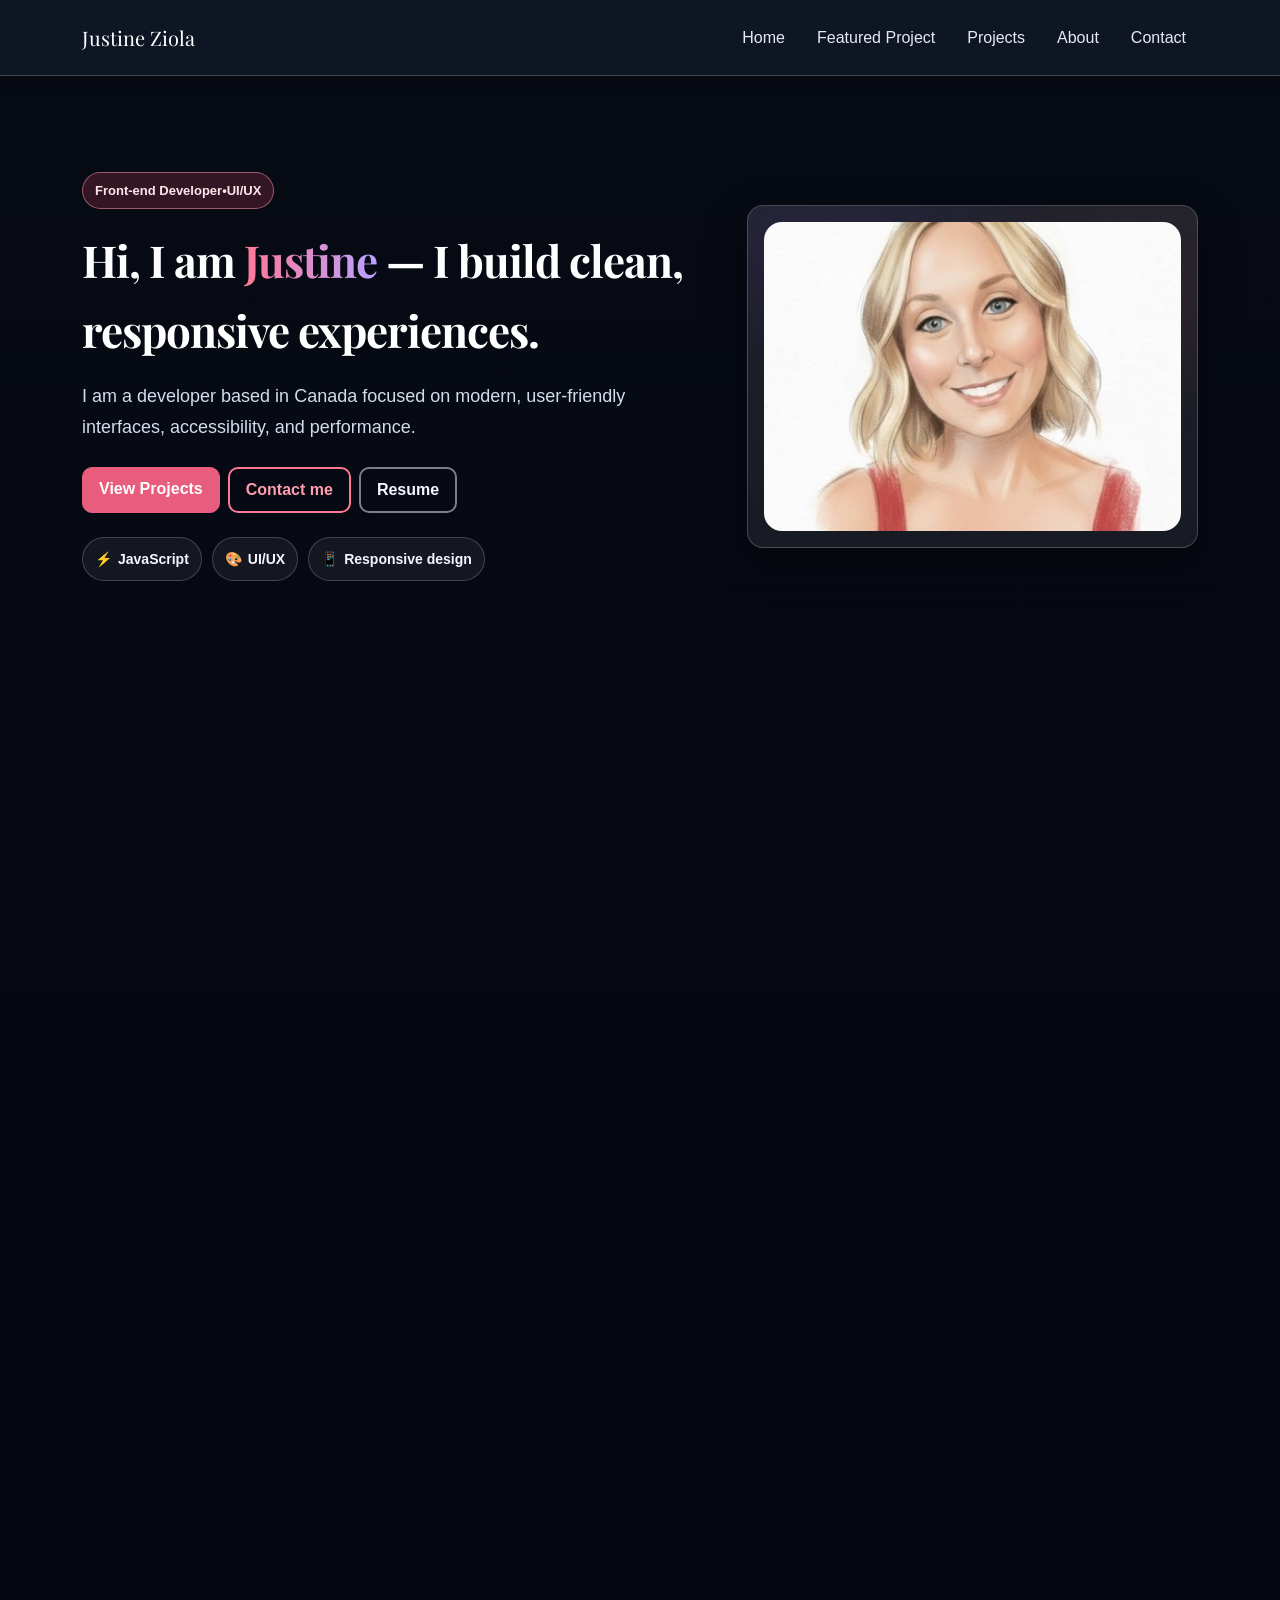
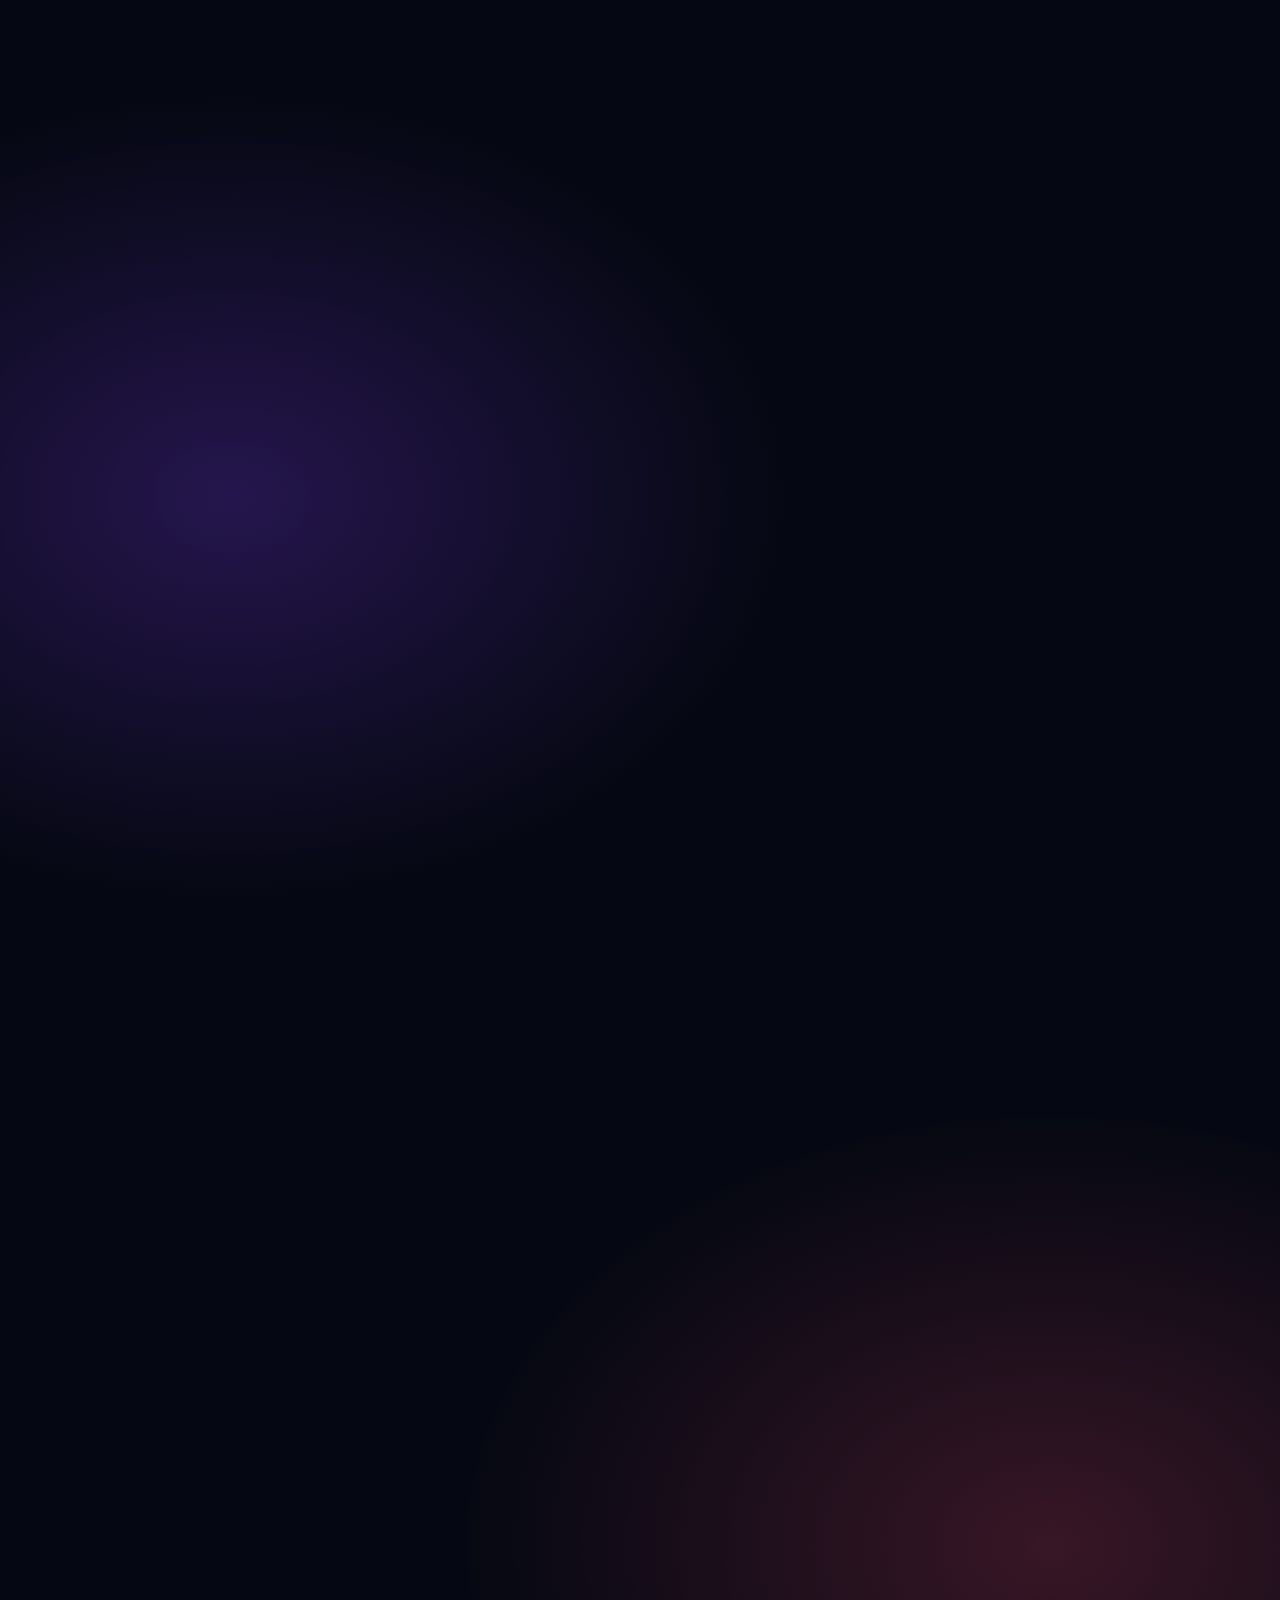
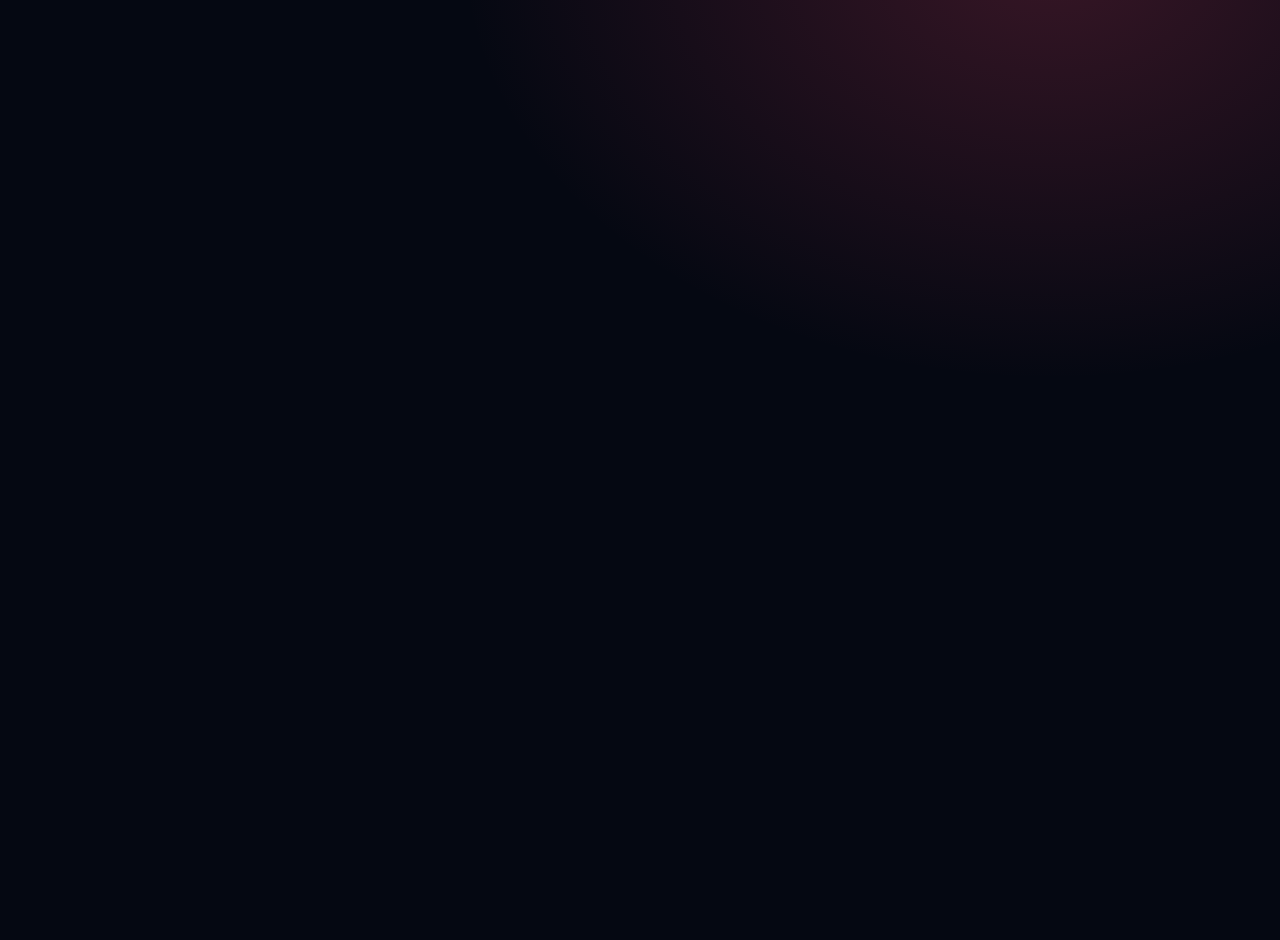
==== commit eeba91c7: "updated resume" ====
--- a/index.html
+++ b/index.html
@@ -92,7 +92,7 @@
 
                         <a
                             class="btn btn-ghost"
-                            href="Justine_Ziola_ATS_Resume.pdf"
+                            href="Justine_Ziola_ATS_Resume_Updated_Lighthouse.pdf
                             target="_blank"
                             rel="noopener"
                             rel="noreferrer"
--- a/css/style.css
+++ b/css/style.css
@@ -1,80 +1,162 @@
 :root {
-  --accent: #d94365;
-  --accent-dark: #b63251;
-
-  --bg: #070b14;
-  --nav-bg: rgba(17, 24, 39, 0.92);
-
+  --accent: #e85d7d;
+  --accent-hover: #ff7896;
+  --accent-dark: #c83f60;
+  --background: #070b14;
+  --navigation-background: rgba(17, 24, 39, 0.96);
   --text: #f5f7ff;
-  --muted: #cfd6e6;
-
+  --muted: #d5dbea;
   --surface: rgba(255, 255, 255, 0.07);
-  --surface-2: rgba(255, 255, 255, 0.1);
-  --border: rgba(255, 255, 255, 0.14);
-}
-
-:root {
-  --bs-body-bg: #070b14;
-  --bs-body-color: #f5f7ff;
-
-  --bs-secondary-color: #cfd6e6;
-  --bs-secondary-color-rgb: 207, 214, 230;
-
+  --surface-strong: rgba(255, 255, 255, 0.1);
+  --border: rgba(255, 255, 255, 0.2);
+  --focus: #ffda44;
+  --navigation-height: 76px;
+
+  --bs-body-bg: var(--background);
+  --bs-body-color: var(--text);
+  --bs-secondary-color: var(--muted);
+  --bs-secondary-color-rgb: 213, 219, 234;
   --bs-body-color-rgb: 245, 247, 255;
 }
 
-html,
+*,
+*::before,
+*::after {
+  box-sizing: border-box;
+}
+
+html {
+  scroll-behavior: smooth;
+  scroll-padding-top: 100px;
+}
+
 body {
-  height: 100%;
-}
-
-body {
-  margin: 0px;
-  padding: 0px;
-  font-family: Inter, system-ui, sans-serif;
-  background: var(--bs-body-bg);
-  color: var(--bs-body-color);
+  min-height: 100%;
+  margin: 0;
+  padding-top: var(--navigation-height);
   display: flex;
   flex-direction: column;
-  padding-top: 88px;
+  overflow-x: hidden;
+  font-family:
+    Inter,
+    Arial,
+    Helvetica,
+    sans-serif;
+  color: var(--text);
+  background:
+    radial-gradient(
+      900px 650px at 18% 12%,
+      rgba(124, 58, 237, 0.27),
+      transparent 62%
+    ),
+    radial-gradient(
+      950px 700px at 82% 18%,
+      rgba(217, 67, 101, 0.24),
+      transparent 62%
+    ),
+    radial-gradient(
+      800px 600px at 50% 95%,
+      rgba(34, 197, 94, 0.13),
+      transparent 60%
+    ),
+    linear-gradient(180deg, #070b14 0, #050812 1100px);
+}
+
+body::before {
+  content: "";
+  position: fixed;
+  inset: 0;
+  z-index: 0;
+  pointer-events: none;
+  opacity: 0.08;
+  background-image: repeating-linear-gradient(
+    0deg,
+    rgba(255, 255, 255, 0.04),
+    rgba(255, 255, 255, 0.04) 1px,
+    transparent 1px,
+    transparent 3px
+  );
+}
+
+body > * {
+  position: relative;
+  z-index: 1;
 }
 
 main {
   flex: 1;
 }
 
+main:focus {
+  outline: none;
+}
+
+section {
+  scroll-margin-top: 100px;
+}
+
 p {
-  margin: 0px 0px 16px 0px;
+  margin: 0 0 16px;
+  color: var(--muted);
   font-size: 18px;
-  line-height: 1.8;
-  color: var(--muted);
+  line-height: 31px;
 }
 
 a {
-  color: var(--accent);
-  text-decoration: none;
+  color: var(--accent-hover);
+  text-decoration-thickness: 2px;
+  text-underline-offset: 3px;
 }
 
 a:hover {
-  color: var(--accent-dark);
-  text-decoration: underline;
+  color: #ffa0b4;
 }
 
 img {
+  display: block;
   max-width: 100%;
   height: auto;
+}
+
+picture {
+  display: block;
+  width: 100%;
+  height: 100%;
+}
+
+button,
+input,
+textarea,
+select {
+  font: inherit;
+}
+
+:focus-visible {
+  outline: 3px solid var(--focus);
+  outline-offset: 4px;
+}
+
+.skip-link {
+  position: fixed;
+  top: 12px;
+  left: 12px;
+  z-index: 2000;
+  padding: 10px 16px;
+  border: 2px solid #070b14;
   border-radius: 8px;
-}
-
-/* Make Bootstrap utilities readable on dark */
-.text-muted,
-.lead,
-.small {
-  color: var(--muted);
-  opacity: 1;
-}
-
-/* Headings*/
+  color: #070b14;
+  background: var(--focus);
+  font-size: 16px;
+  font-weight: 700;
+  transform: translateY(-180%);
+  transition: transform 150ms ease;
+}
+
+.skip-link:focus {
+  color: #070b14;
+  transform: translateY(0);
+}
+
 h1,
 h2,
 h3,
@@ -82,231 +164,285 @@
 h5,
 h6,
 .navbar-brand {
-  font-family: "Playfair Display", serif;
-  color: #ffffff;
+  margin-top: 0;
+  color: #ffffff;
+  font-family: "Playfair Display", Georgia, serif;
   text-transform: none;
-  letter-spacing: 0px;
 }
 
 .text-gradient {
-  background: linear-gradient(90deg, var(--accent), #7c3aed);
+  color: #ff7896;
+  background: linear-gradient(90deg, #ff7896, #b9a3ff);
+  background-clip: text;
   -webkit-background-clip: text;
-  background-clip: text;
-  color: transparent !important;
-}
-
-/* =========================
-   Sections
-   ========================= */
+  -webkit-text-fill-color: transparent;
+}
+
+.text-muted,
+.lead,
+.small {
+  color: var(--muted) !important;
+  opacity: 1;
+}
+
 .section {
-  padding-top: 80px;
-  padding-bottom: 80px;
+  padding-top: clamp(64px, 8%, 96px);
+  padding-bottom: clamp(64px, 8%, 96px);
+  content-visibility: auto;
+  contain-intrinsic-size: 800px;
 }
 
 .section-head {
-  margin-bottom: 24px;
-}
-
-/* =========================
-   Hero
-   ========================= */
+  max-width: 760px;
+  margin-bottom: 28px;
+}
+
+.section-eyebrow {
+  display: block;
+  margin-bottom: 8px;
+  color: #ff9eb2;
+  font-size: 14px;
+  line-height: 21px;
+  font-weight: 700;
+  letter-spacing: 1px;
+  text-transform: uppercase;
+}
 
 .hero {
-  padding-top: 72px;
-  padding-bottom: 96px;
+  padding-top: clamp(64px, 8%, 96px);
+  padding-bottom: clamp(64px, 8%, 96px);
 }
 
 .hero .display-5 {
-  max-width: 520px;
-  line-height: 1.1;
-  letter-spacing: -0.32px;
+  max-width: 680px;
+  font-size: clamp(44px, 6%, 64px);
+  line-height: 70px;
+  letter-spacing: -1px;
 }
 
 .hero .lead {
-  max-width: 580px;
+  max-width: 620px;
   font-size: 18px;
+  line-height: 31px;
 }
 
 .hero-card {
-  padding: 20px;
-  border-radius: 24px;
   max-width: 540px;
   margin-left: auto;
-}
-
-.hero-meta {
+  padding: 16px;
+  border-radius: 24px;
+}
+
+.hero-image {
+  width: 100%;
+  aspect-ratio: 27 / 20;
+  object-fit: cover;
+  object-position: center;
+  border-radius: 18px;
+}
+
+.hero-meta,
+.skill-list {
   display: flex;
   flex-wrap: wrap;
   gap: 10px;
-  margin-top: 24px;
-}
-
-.hero-image {
-  display: block;
-  width: 100%;
-  height: 400px;
-  object-fit: cover;
-  object-position: center;
-  border-radius: 18px;
-}
-
-/* =========================
-   Navbar + Footer (match)
-   ========================= */
+  margin: 24px 0 0;
+  padding: 0;
+  list-style: none;
+}
+
+.hero-meta li {
+  display: inline-flex;
+  min-height: 44px;
+  align-items: center;
+  gap: 6px;
+  padding: 8px 12px;
+  border: 1px solid var(--border);
+  border-radius: 999px;
+  color: var(--text);
+  background: rgba(255, 255, 255, 0.06);
+  font-size: 14px;
+  line-height: 20px;
+  font-weight: 650;
+}
+
 .navbar {
-  box-shadow: 0px 4px 6px rgba(0, 0, 0, 0.1);
+  min-height: var(--navigation-height);
   padding-top: 12px;
   padding-bottom: 12px;
+  box-shadow: 0 4px 14px rgba(0, 0, 0, 0.24);
 }
 
 .navbar-glass {
-  background: var(--nav-bg);
-  backdrop-filter: blur(10px);
-  -webkit-backdrop-filter: blur(10px);
   border-bottom: 1px solid var(--border);
+  background: var(--navigation-background);
+}
+
+@supports (backdrop-filter: blur(10px)) {
+  .navbar-glass {
+    background: rgba(17, 24, 39, 0.88);
+    backdrop-filter: blur(10px);
+    -webkit-backdrop-filter: blur(10px);
+  }
+}
+
+.navbar-brand {
+  min-height: 44px;
+  display: inline-flex;
+  align-items: center;
 }
 
 .navbar-dark .navbar-nav .nav-link {
-  color: rgba(245, 247, 255, 0.88);
+  min-height: 44px;
+  display: flex;
+  align-items: center;
+  padding: 10px 12px;
+  color: rgba(245, 247, 255, 0.94);
+  font-size: 16px;
+  line-height: 24px;
 }
 
 .navbar-dark .navbar-nav .nav-link:hover,
+.navbar-dark .navbar-nav .nav-link:focus-visible,
 .navbar-dark .navbar-nav .nav-link.active {
   color: #ffffff;
+  text-decoration: underline;
+  text-decoration-thickness: 2px;
+  text-underline-offset: 5px;
+}
+
+.navbar-toggler {
+  min-width: 44px;
+  min-height: 44px;
+  border-color: rgba(255, 255, 255, 0.5);
 }
 
 footer {
-  background: var(--nav-bg);
-  color: rgba(255, 255, 255, 0.86);
-  padding-top: 20px;
-  padding-bottom: 20px;
+  width: 100%;
+  padding-top: 24px;
+  padding-bottom: 24px;
+  border-top: 1px solid var(--border);
+  background: var(--navigation-background);
+  color: rgba(255, 255, 255, 0.92);
   text-align: center;
-  width: 100%;
+}
+
+footer p {
+  color: inherit;
   font-size: 16px;
-  border-top: 1px solid var(--border);
+  line-height: 26px;
 }
 
 footer a {
-  color: var(--accent);
-}
-
-footer a:hover {
-  color: var(--accent-dark);
-}
-
-/* =========================
-   Buttons
-   ========================= */
+  color: #ff93aa;
+}
+
+.btn {
+  min-height: 44px;
+  padding: 10px 16px;
+  border-radius: 10px;
+  font-size: 16px;
+  line-height: 22px;
+  font-weight: 700;
+}
+
+.btn-sm {
+  min-height: 44px;
+  padding: 9px 14px;
+  font-size: 15px;
+  line-height: 22px;
+}
+
 .btn-accent {
+  border: 1px solid var(--accent);
   background: var(--accent);
   color: #ffffff;
-  border: 1px solid var(--accent);
-}
-
-.btn-accent:hover {
+}
+
+.btn-accent:hover,
+.btn-accent:focus-visible {
+  border-color: var(--accent-dark);
   background: var(--accent-dark);
-  border-color: var(--accent-dark);
   color: #ffffff;
 }
 
 .btn-outline-accent {
+  border: 2px solid #ff7896;
   background: transparent;
-  color: var(--accent);
-  border: 1px solid var(--accent);
-}
-
-.btn-outline-accent:hover {
+  color: #ff9caf;
+}
+
+.btn-outline-accent:hover,
+.btn-outline-accent:focus-visible {
+  border-color: var(--accent);
   background: var(--accent);
   color: #ffffff;
 }
 
 .btn-ghost {
+  border: 2px solid rgba(255, 255, 255, 0.48);
   background: transparent;
   color: var(--text);
-  border: 1px solid rgba(255, 255, 255, 0.18);
-}
-
-.btn-ghost:hover {
-  background: rgba(255, 255, 255, 0.06);
+}
+
+.btn-ghost:hover,
+.btn-ghost:focus-visible {
+  border-color: rgba(255, 255, 255, 0.75);
+  background: rgba(255, 255, 255, 0.1);
   color: var(--text);
 }
 
-/* =========================
-   Badges / Chips
-   ========================= */
 .badge-soft {
-  background: rgba(217, 67, 101, 0.18);
-  color: #ffd7e0;
-  border: 1px solid rgba(217, 67, 101, 0.25);
+  display: inline-flex;
+  width: auto;
+  margin-bottom: 0;
   padding: 8px 12px;
+  border: 1px solid rgba(255, 156, 175, 0.5);
   border-radius: 999px;
-  font-size: 12px;
+  background: rgba(217, 67, 101, 0.22);
+  color: #ffe5ea;
+  font-size: 13px;
+  line-height: 19px;
   font-weight: 700;
+}
+
+.project-badge {
+  padding: 7px 10px;
+  border: 1px solid rgba(255, 255, 255, 0.3);
+  background: #4b5563;
+  color: #ffffff;
+  font-size: 13px;
+  line-height: 18px;
 }
 
 .chip {
   display: inline-flex;
+  min-height: 38px;
   align-items: center;
   padding: 8px 12px;
+  border: 1px solid rgba(255, 255, 255, 0.2);
   border-radius: 999px;
-  font-size: 12px;
+  background: rgba(255, 255, 255, 0.09);
+  color: var(--text);
+  font-size: 13px;
+  line-height: 20px;
   font-weight: 700;
-  background: rgba(255, 255, 255, 0.08);
-  color: var(--text);
-  border: 1px solid rgba(255, 255, 255, 0.1);
-}
-
-/* =========================
-   Premium cards (global)
-   ========================= */
+}
+
 .card,
 .card-glass,
 .hero-card,
 .project-card {
-  background: linear-gradient(180deg, var(--surface-2), var(--surface));
+  position: relative;
+  overflow: hidden;
   border: 1px solid var(--border);
   border-radius: 16px;
-  box-shadow: 0px 18px 50px rgba(0, 0, 0, 0.45);
-  position: relative;
-  overflow: hidden;
-}
-
-.card-body,
-.card {
-  color: var(--text);
-}
-
-.card p,
-.card .text-muted,
-.card-glass p,
-.project-card p {
-  color: var(--muted);
-}
-
-.card-glass,
-.hero-card {
-  padding: 16px;
-}
-
-.project-card {
-  padding: 0px;
-  text-align: left;
-  border-radius: 20px;
-}
-
-.project-card .card-body {
-  padding: 28px;
-}
-
-.card:hover,
-.card-glass:hover,
-.hero-card:hover,
-.project-card:hover {
-  transform: translateY(-4px);
-  transition:
-    transform 200ms ease,
-    box-shadow 200ms ease;
-  box-shadow: 0px 22px 60px rgba(0, 0, 0, 0.55);
+  background: linear-gradient(
+    180deg,
+    var(--surface-strong),
+    var(--surface)
+  );
+  box-shadow: 0 16px 42px rgba(0, 0, 0, 0.36);
 }
 
 .card::before,
@@ -315,28 +451,21 @@
 .project-card::before {
   content: "";
   position: absolute;
-  inset: -2px;
+  inset: -24px;
   z-index: 0;
-  border-radius: 18px;
-  opacity: 0.55;
+  pointer-events: none;
+  opacity: 0.4;
   background:
     radial-gradient(
-      420px 260px at 20% 15%,
-      rgba(124, 58, 237, 0.3),
-      rgba(0, 0, 0, 0) 60%
+      360px 220px at 20% 15%,
+      rgba(124, 58, 237, 0.24),
+      transparent 62%
     ),
     radial-gradient(
-      420px 260px at 85% 30%,
-      rgba(217, 67, 101, 0.26),
-      rgba(0, 0, 0, 0) 60%
-    ),
-    radial-gradient(
-      460px 260px at 40% 95%,
-      rgba(34, 197, 94, 0.16),
-      rgba(0, 0, 0, 0) 60%
+      360px 220px at 85% 30%,
+      rgba(217, 67, 101, 0.22),
+      transparent 62%
     );
-  filter: blur(18px);
-  transform: translateZ(0);
 }
 
 .card > *,
@@ -347,200 +476,286 @@
   z-index: 1;
 }
 
-/* Animated glow */
-@keyframes glow-drift {
-  0% {
-    transform: translate3d(-6px, -4px, 0) scale(1);
-  }
-  50% {
-    transform: translate3d(10px, 6px, 0) scale(1.03);
-  }
-  100% {
-    transform: translate3d(-6px, -4px, 0) scale(1);
-  }
-}
-
-@keyframes glow-hue {
-  0% {
-    filter: blur(18px) hue-rotate(0deg);
-  }
-  50% {
-    filter: blur(18px) hue-rotate(18deg);
-  }
-  100% {
-    filter: blur(18px) hue-rotate(0deg);
-  }
-}
-
-.card::before,
-.card-glass::before,
-.hero-card::before,
-.project-card::before {
-  animation:
-    glow-drift 10s ease-in-out infinite,
-    glow-hue 14s ease-in-out infinite;
-  will-change: transform, filter;
-  transition:
-    opacity 220ms ease,
-    filter 220ms ease;
-}
-
-.card:hover::before,
-.card-glass:hover::before,
-.hero-card:hover::before,
-.project-card:hover::before {
-  opacity: 0.85;
-  filter: blur(18px) saturate(1.25);
-  animation-duration: 6s, 9s;
-}
-
-@media (prefers-reduced-motion: reduce) {
+.card-body,
+.card {
+  color: var(--text);
+}
+
+.card p,
+.card .text-muted,
+.card-glass p,
+.project-card p {
+  color: var(--muted);
+}
+
+.card-glass {
+  padding: 16px;
+}
+
+.project-card {
+  padding: 0;
+  border-radius: 20px;
+}
+
+.project-card .card-body {
+  padding: clamp(20px, 4%, 32px);
+}
+
+.project-img {
+  width: 100%;
+  height: 100%;
+  min-height: 300px;
+  object-fit: cover;
+}
+
+.project-technologies {
+  font-size: 15px;
+  line-height: 23px;
+}
+
+.contact-section {
+  margin-top: clamp(48px, 8%, 80px);
+  padding-top: clamp(64px, 8%, 80px);
+  padding-bottom: clamp(64px, 8%, 80px);
+  background: linear-gradient(180deg, #0b1220, #070b14);
+  content-visibility: auto;
+  contain-intrinsic-size: 700px;
+}
+
+.contact-container {
+  max-width: 720px;
+}
+
+.contact-form {
+  max-width: 560px;
+  padding: clamp(20px, 4%, 28px);
+  border: 1px solid rgba(255, 255, 255, 0.2);
+  border-radius: 16px;
+  background: rgba(255, 255, 255, 0.07);
+  box-shadow: 0 16px 36px rgba(0, 0, 0, 0.3);
+}
+
+.form-instructions {
+  margin-bottom: 16px;
+  color: var(--muted);
+  font-size: 15px;
+  line-height: 23px;
+}
+
+.contact-section .form-label {
+  color: #ffffff;
+  font-size: 16px;
+  line-height: 24px;
+  font-weight: 700;
+}
+
+.contact-section .form-control {
+  min-height: 46px;
+  padding: 12px;
+  border: 1px solid rgba(255, 255, 255, 0.35);
+  border-radius: 10px;
+  background: rgba(255, 255, 255, 0.1);
+  color: #ffffff;
+  font-size: 16px;
+  line-height: 24px;
+}
+
+.contact-section textarea.form-control {
+  min-height: 140px;
+  resize: vertical;
+}
+
+.contact-section .form-control:hover {
+  border-color: rgba(255, 255, 255, 0.55);
+}
+
+.contact-section .form-control:focus {
+  border-color: #ff7896;
+  background: rgba(255, 255, 255, 0.12);
+  color: #ffffff;
+  box-shadow: 0 0 0 4px rgba(255, 120, 150, 0.25);
+}
+
+.contact-section .form-control:invalid:not(:placeholder-shown) {
+  border-color: #ff9b9b;
+}
+
+@media (hover: hover) and (pointer: fine) {
+  .card,
+  .card-glass,
+  .hero-card,
+  .project-card {
+    transition:
+      transform 180ms ease,
+      box-shadow 180ms ease,
+      border-color 180ms ease;
+  }
+
+  .card:hover,
+  .card-glass:hover,
+  .hero-card:hover,
+  .project-card:hover {
+    border-color: rgba(255, 255, 255, 0.3);
+    box-shadow: 0 20px 52px rgba(0, 0, 0, 0.44);
+    transform: translateY(-4px);
+  }
+}
+
+@media (max-width: 991px) {
+  .navbar-collapse {
+    margin-top: 12px;
+    padding: 12px;
+    border: 1px solid var(--border);
+    border-radius: 12px;
+    background: #111827;
+  }
+
+  .hero-card {
+    margin-right: auto;
+    margin-left: auto;
+  }
+
+  .hero-image {
+    max-height: 480px;
+  }
+}
+
+@media (max-width: 767px) {
+  :root {
+    --navigation-height: 70px;
+  }
+
+  html {
+    scroll-padding-top: 94px;
+  }
+
+  section {
+    scroll-margin-top: 94px;
+  }
+
+  p {
+    font-size: 16px;
+    line-height: 26px;
+  }
+
+  body::before {
+    display: none;
+  }
+
+  .section {
+    padding-top: 60px;
+    padding-bottom: 60px;
+    contain-intrinsic-size: 600px;
+  }
+
+  .hero {
+    padding-top: 56px;
+    padding-bottom: 64px;
+  }
+
+  .hero .display-5 {
+    font-size: clamp(36px, 10%, 52px);
+    line-height: 57px;
+  }
+
+  .hero .lead {
+    font-size: 17px;
+    line-height: 28px;
+  }
+
+  .hero-image {
+    aspect-ratio: 4 / 3;
+    max-height: 360px;
+  }
+
+  .project-img {
+    min-height: 220px;
+    max-height: 320px;
+  }
+
+  .card,
+  .card-glass,
+  .hero-card,
+  .project-card {
+    box-shadow: 0 12px 30px rgba(0, 0, 0, 0.3);
+  }
+
   .card::before,
   .card-glass::before,
   .hero-card::before,
   .project-card::before {
-    animation: none;
-  }
-}
-
-/* =========================
-   Projects
-   ========================= */
-#projects {
-  background: transparent;
-}
-
-#projects .container {
-  max-width: 1200px;
-}
-
-#projects .card-img-top {
-  height: 240px;
-  object-fit: cover;
-  border-top-left-radius: 6px;
-  border-top-right-radius: 6px;
-}
-
-/* =========================
-   About image
-   ========================= */
-#about img {
-  width: 100%;
-  max-width: 100%;
-  aspect-ratio: 4/5;
-  object-fit: cover;
-  border-radius: 20px;
-  box-shadow: 0px 18px 50px rgba(0, 0, 0, 0.35);
-  transition:
-    transform 300ms ease,
-    box-shadow 300ms ease;
-}
-
-#about img:hover {
-  transform: scale(1.05);
-  box-shadow: 0px 8px 16px rgba(0, 0, 0, 0.2);
-}
-
-/* =========================
-   Contact (dark + spacing)
-   ========================= */
-.contact-section {
-  background: linear-gradient(180deg, #0b1220, #070b14);
-  padding-top: 72px;
-  padding-bottom: 72px;
-  margin-top: 80px;
-}
-
-.contact-container {
-  max-width: 720px;
-}
-
-.contact-form {
-  max-width: 560px;
-  background: rgba(255, 255, 255, 0.06);
-  border: 1px solid rgba(255, 255, 255, 0.1);
-  border-radius: 16px;
-  padding: 20px;
-  box-shadow: 0px 18px 40px rgba(0, 0, 0, 0.35);
-}
-
-.contact-section .form-label {
-  color: rgba(255, 255, 255, 0.92);
-  font-weight: 700;
-}
-
-.contact-section .form-control {
-  background: rgba(255, 255, 255, 0.08);
-  border: 1px solid rgba(255, 255, 255, 0.14);
-  color: rgba(255, 255, 255, 0.96);
-  border-radius: 10px;
-  padding: 10px 12px;
-}
-
-.contact-section .form-control::placeholder {
-  color: rgba(255, 255, 255, 0.5);
-}
-
-.contact-section .form-control:focus {
-  border-color: rgba(217, 67, 101, 0.65);
-  box-shadow: 0px 0px 0px 3px rgba(217, 67, 101, 0.22);
-}
-
-/* =========================
-   Background gradient + noise
-   ========================= */
-body {
-  background:
-    radial-gradient(
-      900px 650px at 18% 12%,
-      rgba(124, 58, 237, 0.3),
-      rgba(7, 11, 20, 0) 62%
-    ),
-    radial-gradient(
-      950px 700px at 82% 18%,
-      rgba(217, 67, 101, 0.28),
-      rgba(7, 11, 20, 0) 62%
-    ),
-    radial-gradient(
-      800px 600px at 50% 95%,
-      rgba(34, 197, 94, 0.16),
-      rgba(7, 11, 20, 0) 60%
-    ),
-    linear-gradient(180deg, #070b14 0px, #050812 1100px) !important;
-}
-
-body::before {
-  content: "";
-  position: fixed;
-  inset: 0px;
-  pointer-events: none;
-  z-index: 0;
-  opacity: 0.1;
-  background-image: repeating-linear-gradient(
-    0deg,
-    rgba(255, 255, 255, 0.04),
-    rgba(255, 255, 255, 0.04) 1px,
-    rgba(0, 0, 0, 0) 1px,
-    rgba(0, 0, 0, 0) 3px
-  );
-}
-
-body > * {
-  position: relative;
-  z-index: 1;
-}
-
-/* =========================
-   Responsive
-   ========================= */
-@media (max-width: 768px) {
-  p {
-    font-size: 16px;
-  }
-  #about img {
-    max-width: 100%;
-  }
-  #projects .card-img-top {
-    height: 200px;
-  }
-}
+    inset: 0;
+    opacity: 0.26;
+  }
+
+  .contact-section {
+    margin-top: 48px;
+  }
+}
+
+@media (max-width: 575px) {
+  .container {
+    padding-right: 16px;
+    padding-left: 16px;
+  }
+
+  .hero-card {
+    padding: 12px;
+  }
+
+  .hero-meta li,
+  .chip {
+    font-size: 12px;
+    line-height: 18px;
+  }
+
+  .project-card .card-body {
+    padding: 20px;
+  }
+
+  .hero-actions .btn,
+  .project-card .btn {
+    flex: 1 1 150px;
+  }
+
+  .contact-form {
+    padding: 20px;
+  }
+}
+
+@media (prefers-reduced-motion: reduce) {
+  html {
+    scroll-behavior: auto;
+  }
+
+  *,
+  *::before,
+  *::after {
+    scroll-behavior: auto !important;
+    transition-duration: 1ms !important;
+    animation-duration: 1ms !important;
+    animation-iteration-count: 1 !important;
+  }
+}
+
+@media (prefers-contrast: more) {
+  :root {
+    --muted: #ffffff;
+    --border: rgba(255, 255, 255, 0.65);
+  }
+
+  .card,
+  .card-glass,
+  .hero-card,
+  .project-card,
+  .contact-form {
+    border-width: 2px;
+  }
+
+  .card::before,
+  .card-glass::before,
+  .hero-card::before,
+  .project-card::before {
+    display: none;
+  }
+}
